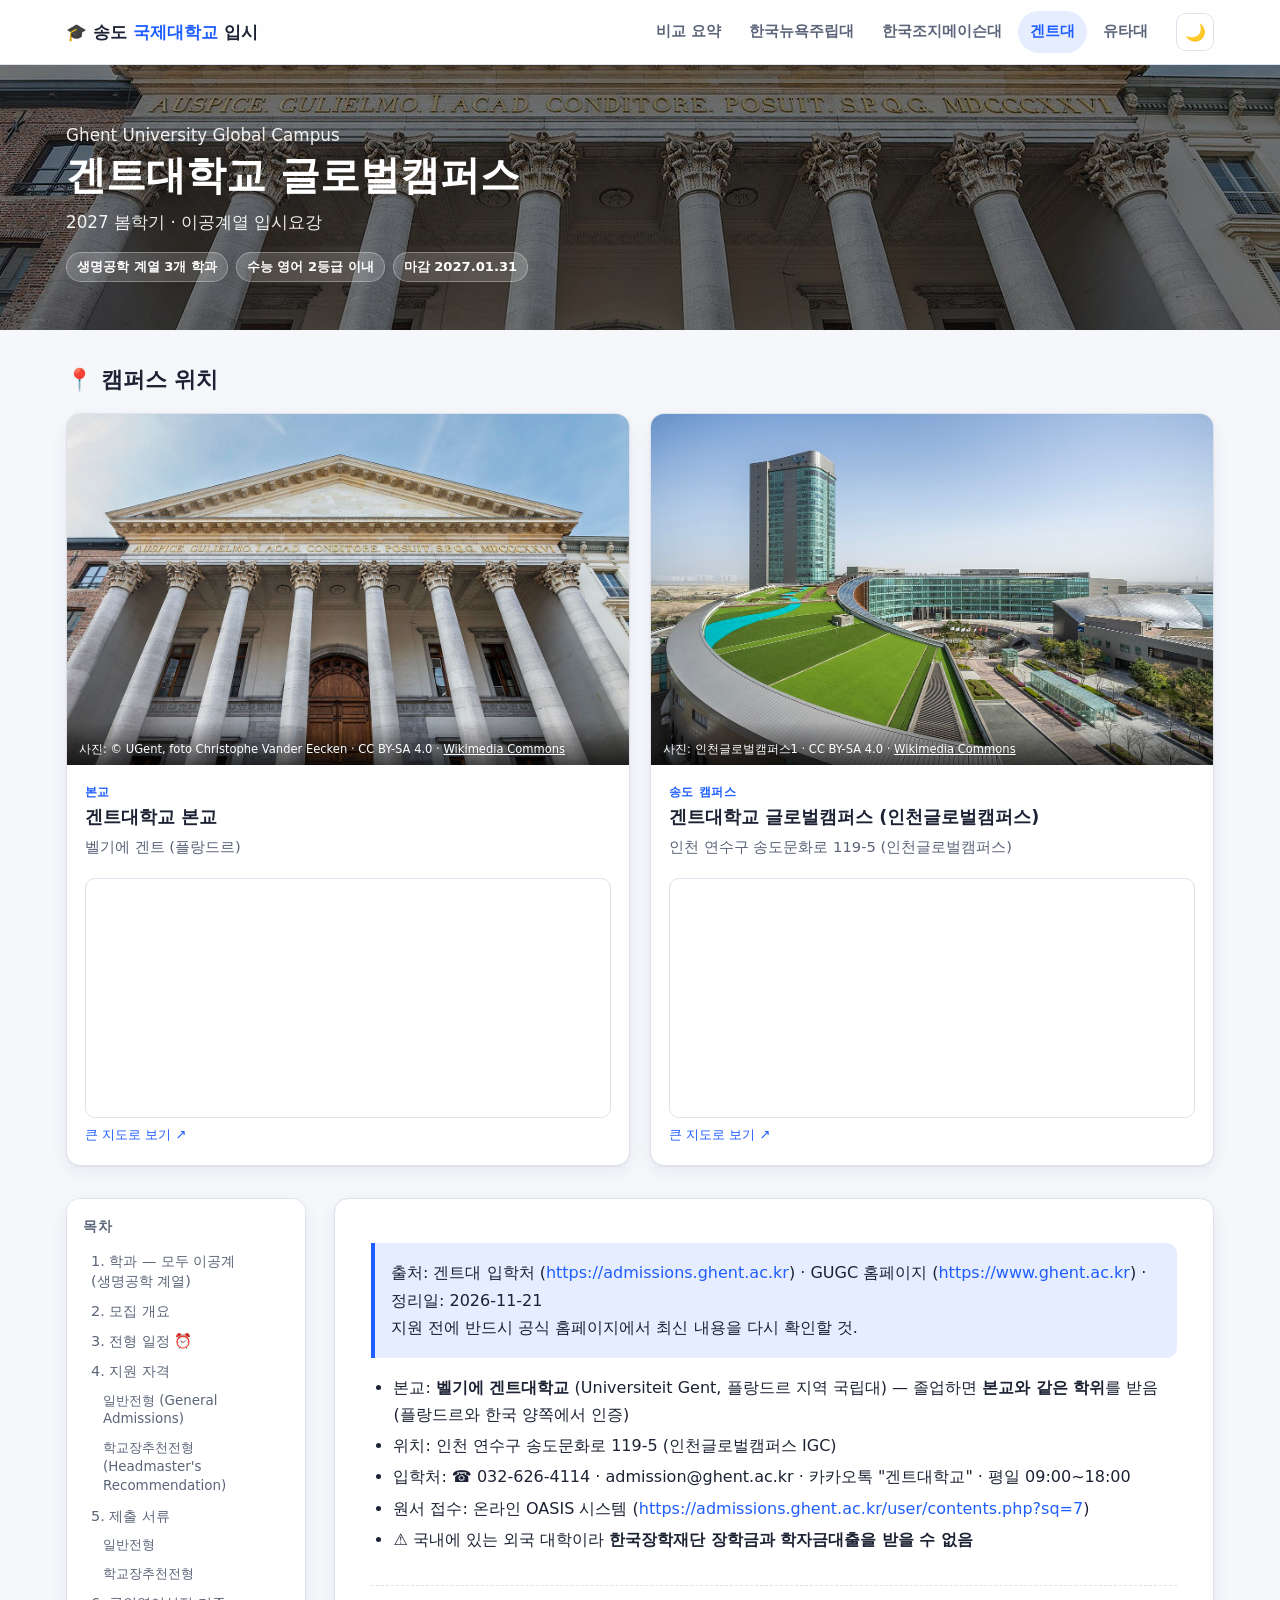
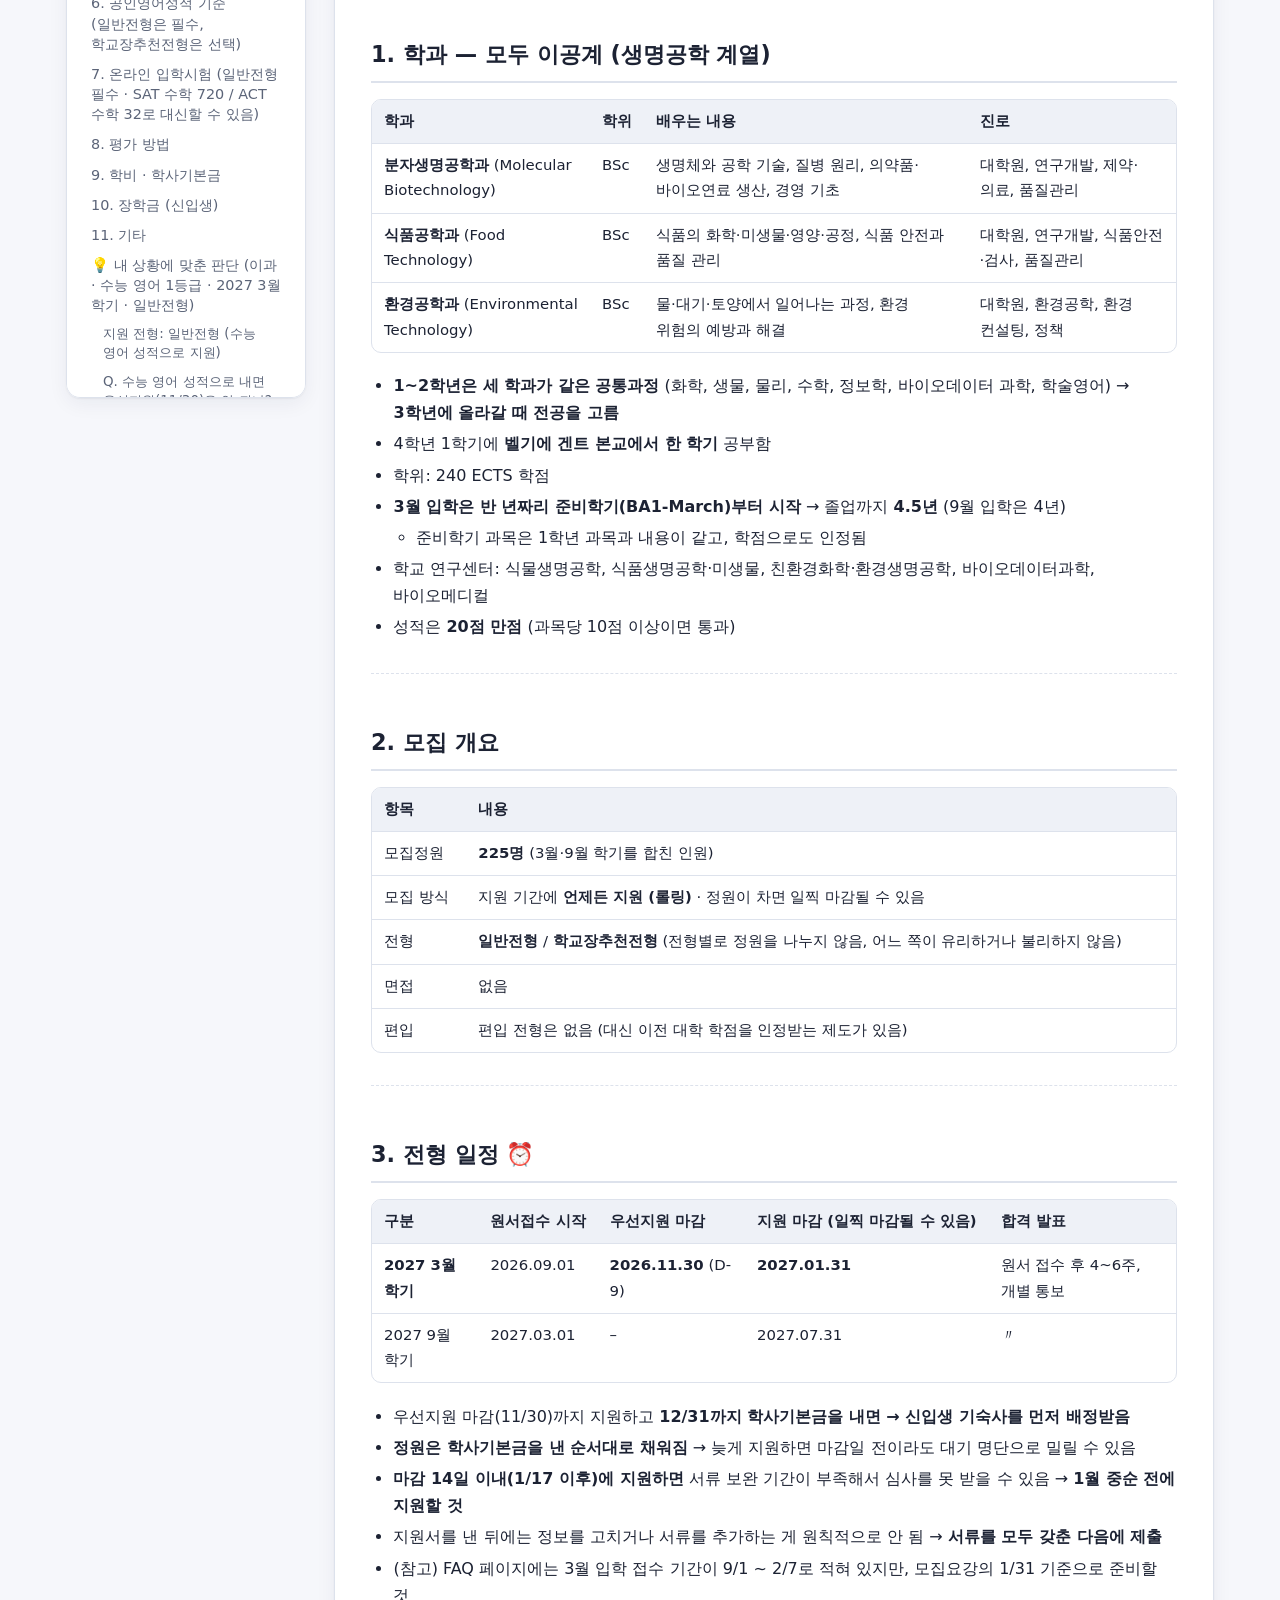
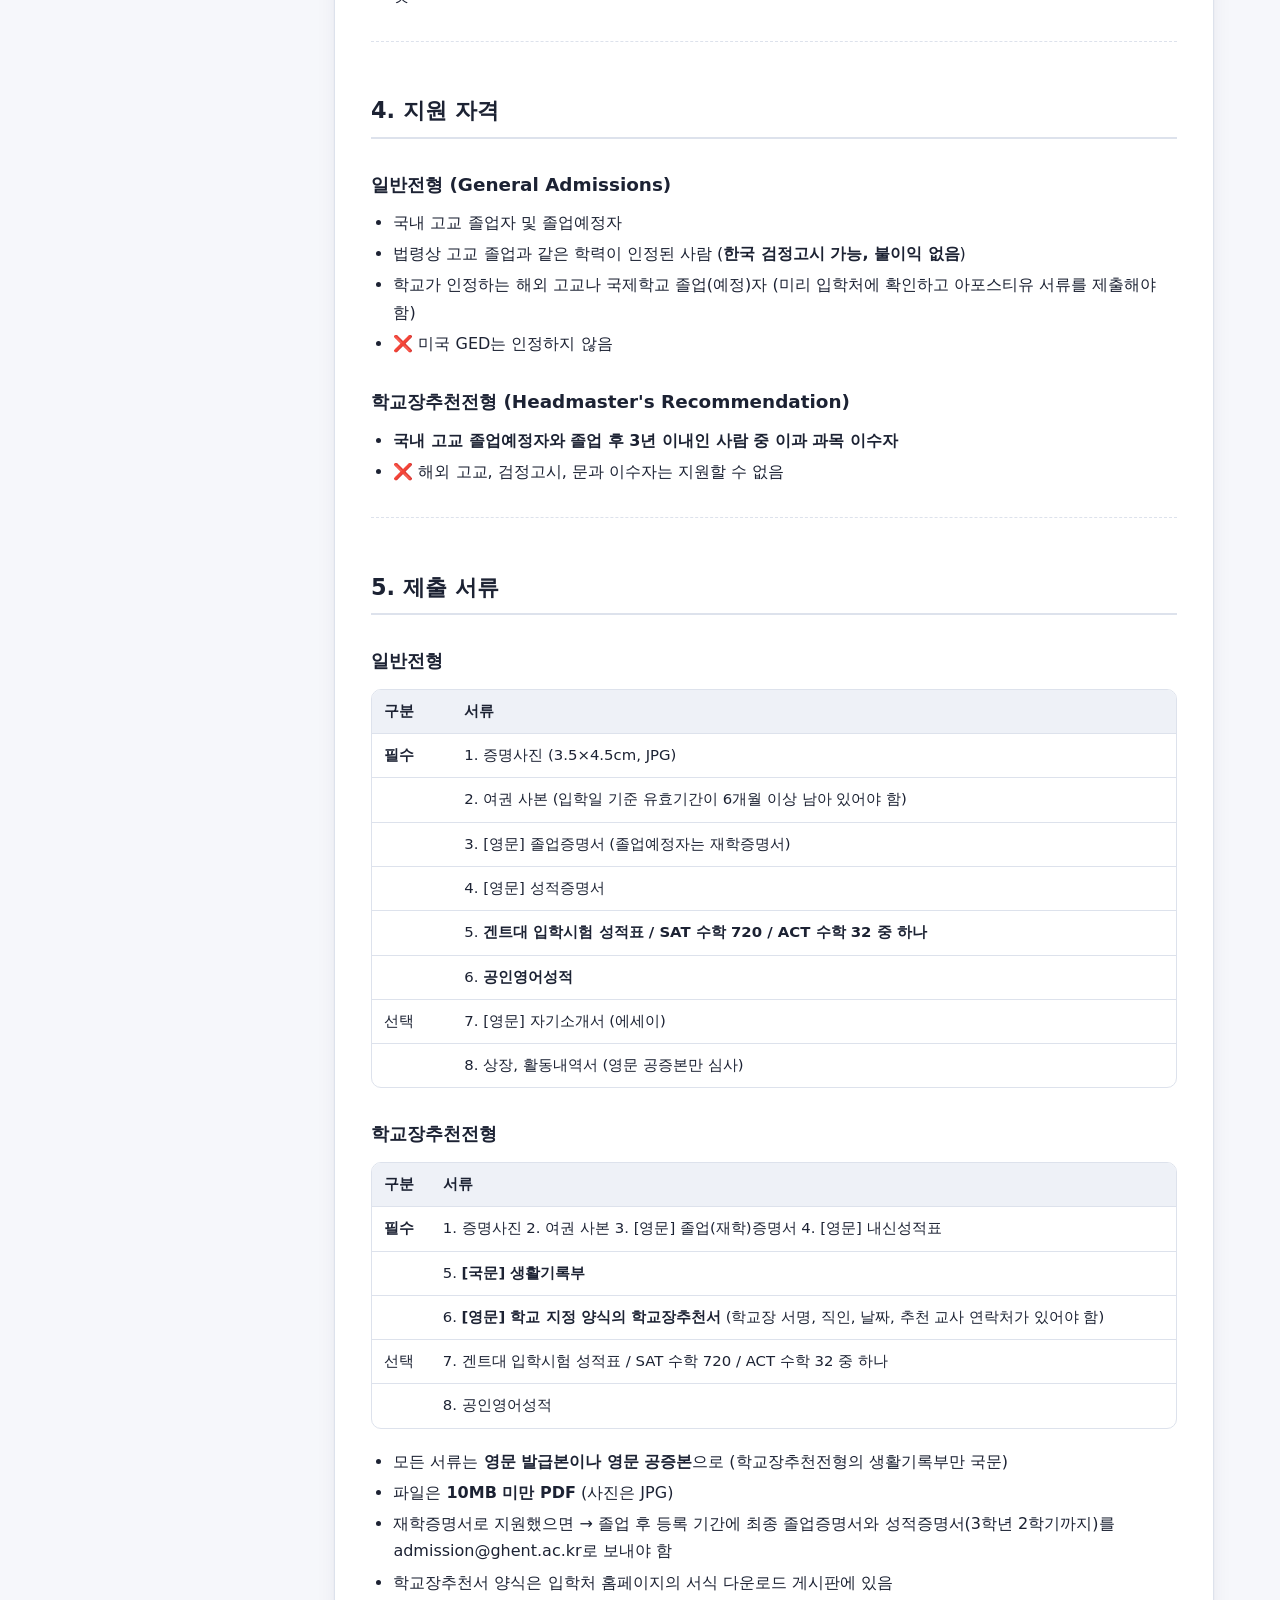
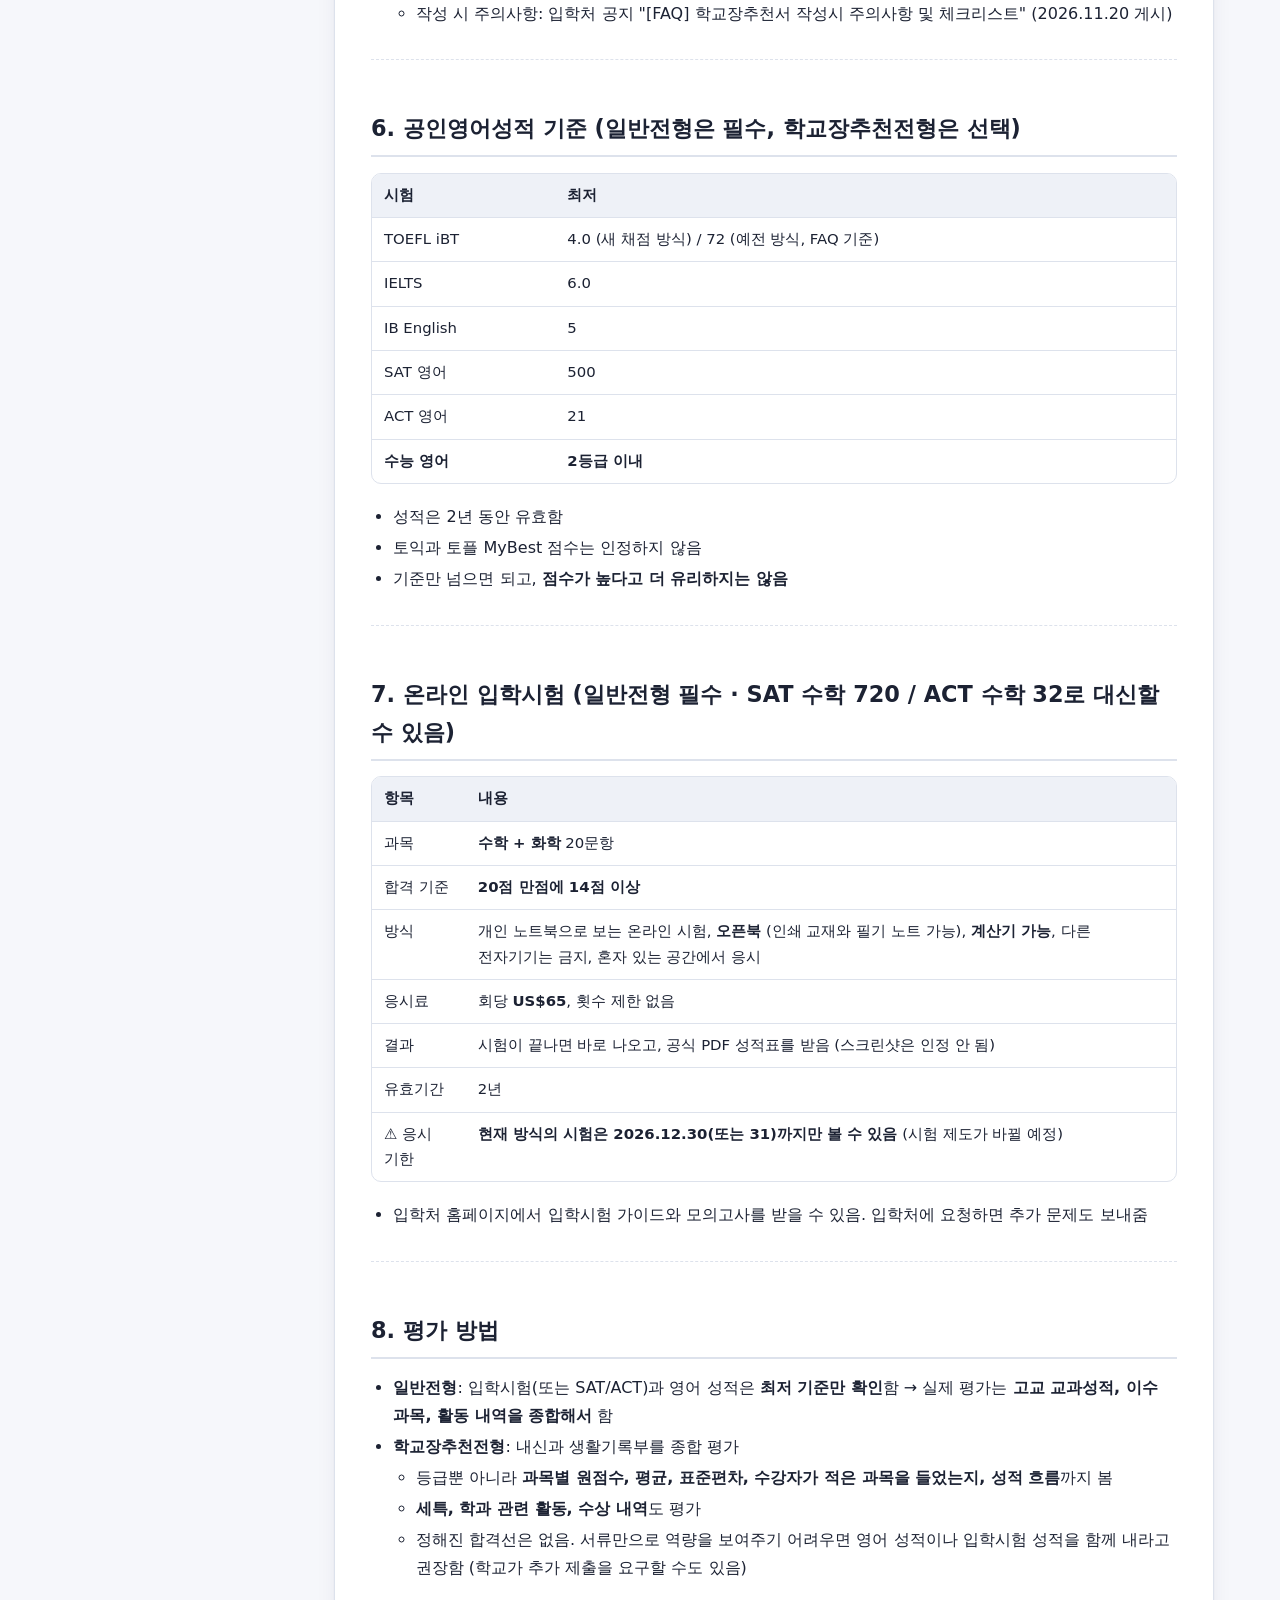
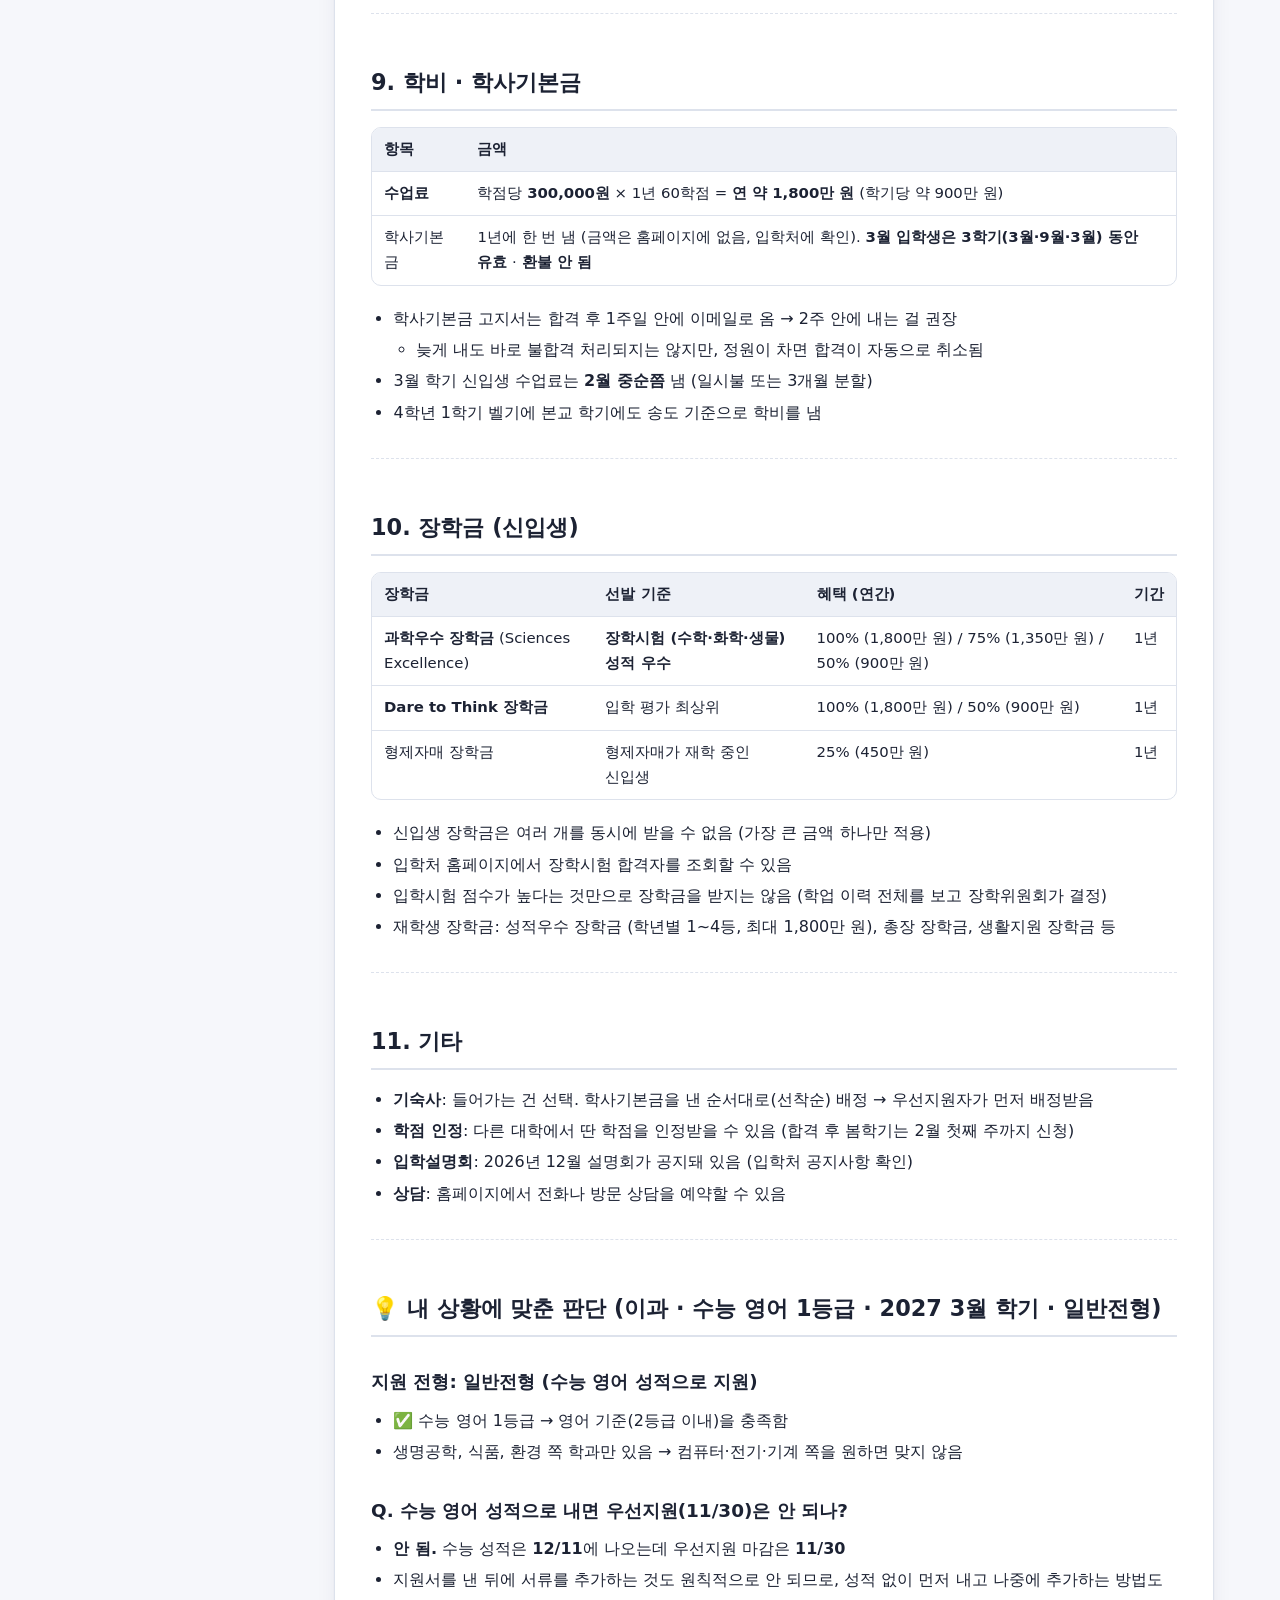
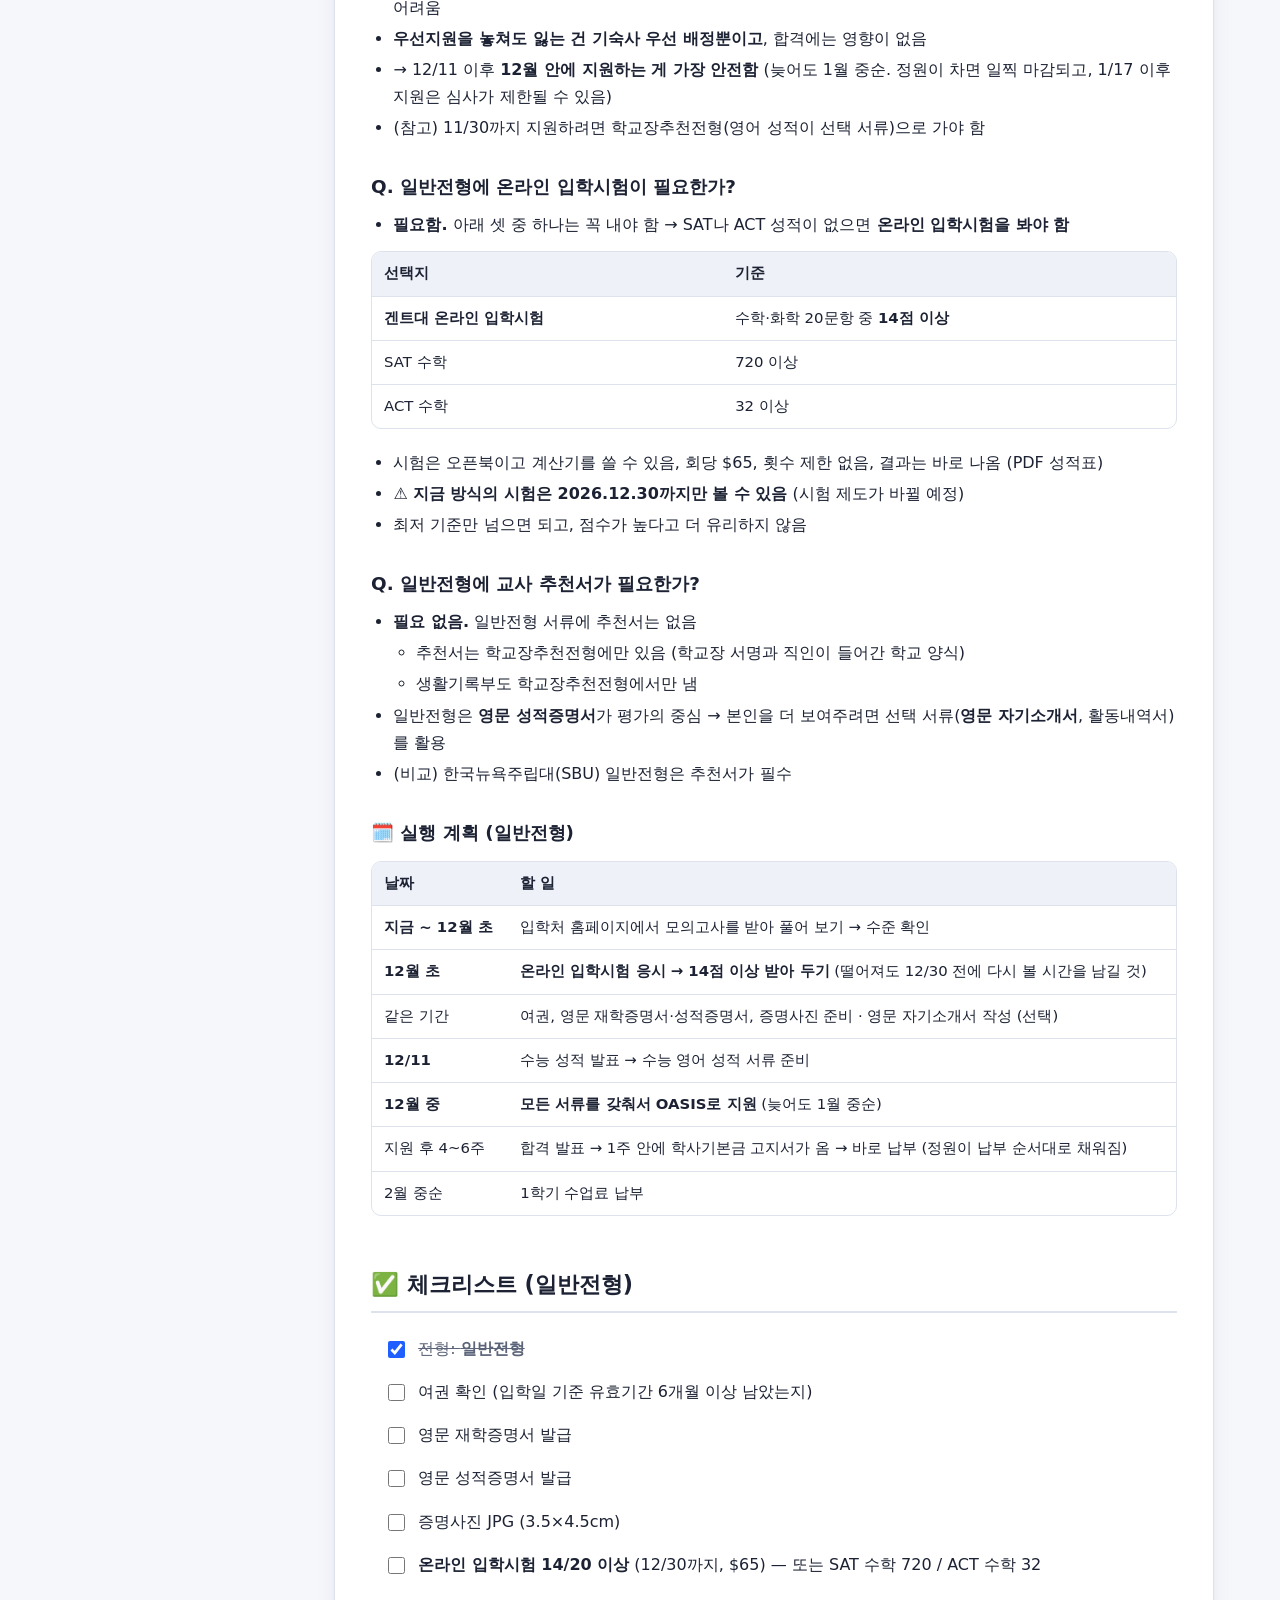
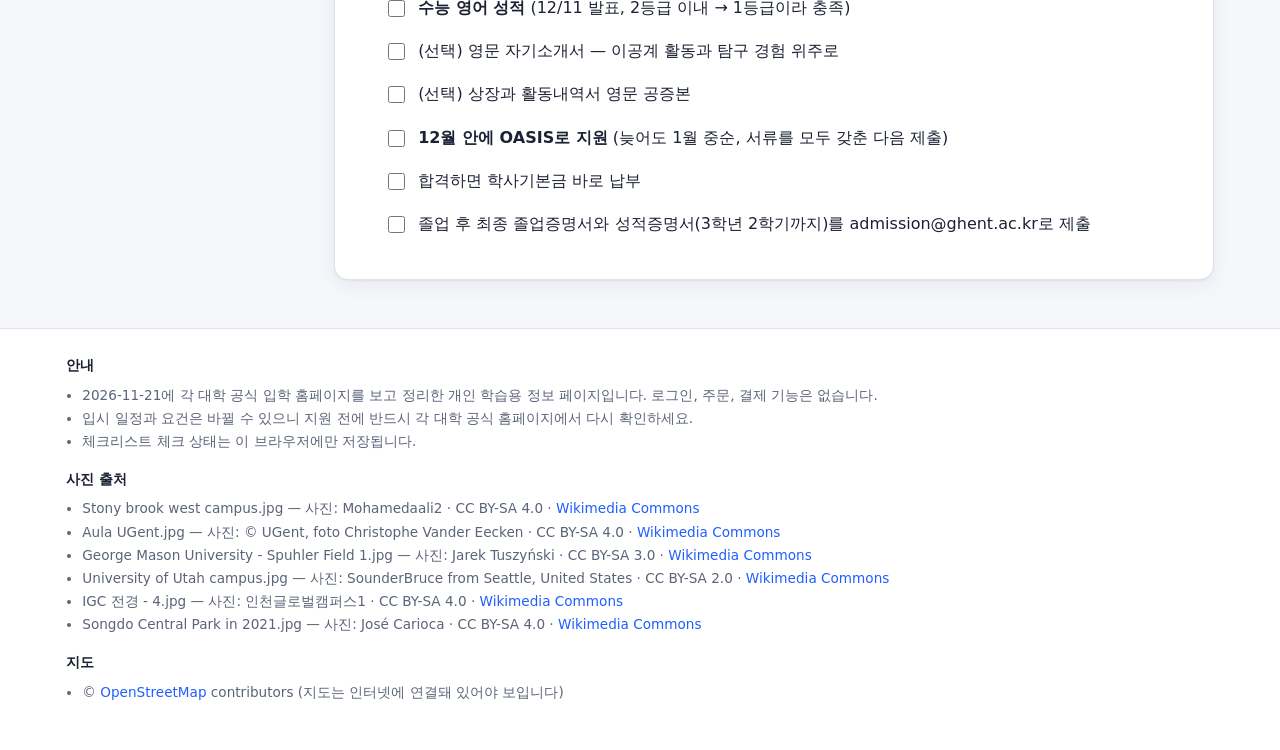
==== ghent.html @ 5166f6b6 "Add Songdo IGC university admissions comparison site Static HTML/CSS/JS site comparing four Incheon " ====
<!doctype html>
<html lang="ko">
<head>
<meta charset="utf-8">
<meta name="viewport" content="width=device-width, initial-scale=1">
<title>겐트대학교 글로벌캠퍼스 입시요강</title>
<meta name="description" content="겐트대학교 글로벌캠퍼스 2027 봄학기 이공계열 입시요강 정리">
<link rel="stylesheet" href="css/style.css">
</head>
<body data-page="ghent">
<header class="site-header">
  <div class="header-inner">
    <a class="brand" href="index.html">🎓 송도 <span>국제대학교</span> 입시</a>
    <button class="icon-btn menu-btn" id="menu-toggle" aria-label="메뉴 열기" aria-expanded="false">☰</button>
    <nav class="nav" id="site-nav"><a href="index.html">비교 요약</a><a href="suny.html">한국뉴욕주립대</a><a href="gmu.html">한국조지메이슨대</a><a href="ghent.html" class="active">겐트대</a><a href="utah.html">유타대</a></nav>
    <button class="icon-btn" id="theme-toggle" aria-label="다크 모드 전환">🌙</button>
  </div>
</header>

<section class="hero has-img">
  <img class="hero-bg" src="images/ghent.jpg" alt="">
  <div class="hero-inner">
    <p>Ghent University Global Campus</p>
    <h1>겐트대학교 글로벌캠퍼스</h1>
    <p>2027 봄학기 · 이공계열 입시요강</p>
    <div class="badges"><span class="badge">생명공학 계열 3개 학과</span><span class="badge">수능 영어 2등급 이내</span><span class="badge">마감 2027.01.31</span></div>
  </div>
</section>

<main class="container">
  <section class="block" id="location">
    <h2 class="section-title">📍 캠퍼스 위치</h2>
    <div class="loc-grid">
      <article class="card loc-card">
        <figure>
          <img src="images/ghent.jpg" alt="겐트대학교 본교 사진" loading="lazy">
          <figcaption>사진: © UGent, foto Christophe Vander Eecken · CC BY-SA 4.0 · <a href="https://commons.wikimedia.org/wiki/File:Aula_UGent.jpg" target="_blank" rel="noopener">Wikimedia Commons</a></figcaption>
        </figure>
        <div class="loc-body">
          <div class="loc-tag">본교</div>
          <h3>겐트대학교 본교</h3>
          <p class="addr">벨기에 겐트 (플랑드르)</p>
        </div>
        <div class="map-wrap">
          <iframe src="https://www.openstreetmap.org/export/embed.html?bbox=3.7087,51.0346,3.7471,51.0586&layer=mapnik&marker=51.0466,3.7279" title="겐트대학교 본교 지도" loading="lazy"></iframe>
          <a class="map-link" href="https://www.openstreetmap.org/?mlat=51.0466&mlon=3.7279#map=15/51.0466/3.7279" target="_blank" rel="noopener">큰 지도로 보기 ↗</a>
        </div>
      </article>
      <article class="card loc-card">
        <figure>
          <img src="images/igc.jpg" alt="인천글로벌캠퍼스 전경" loading="lazy">
          <figcaption>사진: 인천글로벌캠퍼스1 · CC BY-SA 4.0 · <a href="https://commons.wikimedia.org/wiki/File:IGC_%EC%A0%84%EA%B2%BD_-_4.jpg" target="_blank" rel="noopener">Wikimedia Commons</a></figcaption>
        </figure>
        <div class="loc-body">
          <div class="loc-tag">송도 캠퍼스</div>
          <h3>겐트대학교 글로벌캠퍼스 (인천글로벌캠퍼스)</h3>
          <p class="addr">인천 연수구 송도문화로 119-5 (인천글로벌캠퍼스)</p>
        </div>
        <div class="map-wrap">
          <iframe src="https://www.openstreetmap.org/export/embed.html?bbox=126.6537,37.367599999999996,126.6793,37.3836&layer=mapnik&marker=37.3756,126.6665" title="인천글로벌캠퍼스 지도" loading="lazy"></iframe>
          <a class="map-link" href="https://www.openstreetmap.org/?mlat=37.3756&mlon=126.6665#map=15/37.3756/126.6665" target="_blank" rel="noopener">큰 지도로 보기 ↗</a>
        </div>
      </article>
    </div>
  </section>

  <div class="doc-layout">
    <aside class="card toc" aria-label="목차">
      <h4>목차</h4>
      <ol id="toc-list"></ol>
    </aside>
    <article class="card md">
<blockquote><p>출처: 겐트대 입학처 (<a href="https://admissions.ghent.ac.kr" target="_blank" rel="noopener">https://admissions.ghent.ac.kr</a>) · GUGC 홈페이지 (<a href="https://www.ghent.ac.kr" target="_blank" rel="noopener">https://www.ghent.ac.kr</a>) · 정리일: 2026-11-21<br>지원 전에 반드시 공식 홈페이지에서 최신 내용을 다시 확인할 것.</p></blockquote>
<ul><li>본교: <strong>벨기에 겐트대학교</strong> (Universiteit Gent, 플랑드르 지역 국립대) — 졸업하면 <strong>본교와 같은 학위</strong>를 받음 (플랑드르와 한국 양쪽에서 인증)</li><li>위치: 인천 연수구 송도문화로 119-5 (인천글로벌캠퍼스 IGC)</li><li>입학처: ☎ 032-626-4114 · admission@ghent.ac.kr · 카카오톡 "겐트대학교" · 평일 09:00~18:00</li><li>원서 접수: 온라인 OASIS 시스템 (<a href="https://admissions.ghent.ac.kr/user/contents.php?sq=7" target="_blank" rel="noopener">https://admissions.ghent.ac.kr/user/contents.php?sq=7</a>)</li><li>⚠️ 국내에 있는 외국 대학이라 <strong>한국장학재단 장학금과 학자금대출을 받을 수 없음</strong></li></ul>
<hr>
<h2 id="1-학과--모두-이공계-생명공학-계열">1. 학과 — 모두 이공계 (생명공학 계열)</h2>
<div class="table-wrap"><table><thead><tr><th>학과</th><th>학위</th><th>배우는 내용</th><th>진로</th></tr></thead><tbody><tr><td><strong>분자생명공학과</strong> (Molecular Biotechnology)</td><td>BSc</td><td>생명체와 공학 기술, 질병 원리, 의약품·바이오연료 생산, 경영 기초</td><td>대학원, 연구개발, 제약·의료, 품질관리</td></tr><tr><td><strong>식품공학과</strong> (Food Technology)</td><td>BSc</td><td>식품의 화학·미생물·영양·공정, 식품 안전과 품질 관리</td><td>대학원, 연구개발, 식품안전·검사, 품질관리</td></tr><tr><td><strong>환경공학과</strong> (Environmental Technology)</td><td>BSc</td><td>물·대기·토양에서 일어나는 과정, 환경 위험의 예방과 해결</td><td>대학원, 환경공학, 환경 컨설팅, 정책</td></tr></tbody></table></div>
<ul><li><strong>1~2학년은 세 학과가 같은 공통과정</strong> (화학, 생물, 물리, 수학, 정보학, 바이오데이터 과학, 학술영어) → <strong>3학년에 올라갈 때 전공을 고름</strong></li><li>4학년 1학기에 <strong>벨기에 겐트 본교에서 한 학기</strong> 공부함</li><li>학위: 240 ECTS 학점</li><li><strong>3월 입학은 반 년짜리 준비학기(BA1-March)부터 시작</strong> → 졸업까지 <strong>4.5년</strong> (9월 입학은 4년)<ul><li>준비학기 과목은 1학년 과목과 내용이 같고, 학점으로도 인정됨</li></ul></li><li>학교 연구센터: 식물생명공학, 식품생명공학·미생물, 친환경화학·환경생명공학, 바이오데이터과학, 바이오메디컬</li><li>성적은 <strong>20점 만점</strong> (과목당 10점 이상이면 통과)</li></ul>
<hr>
<h2 id="2-모집-개요">2. 모집 개요</h2>
<div class="table-wrap"><table><thead><tr><th>항목</th><th>내용</th></tr></thead><tbody><tr><td>모집정원</td><td><strong>225명</strong> (3월·9월 학기를 합친 인원)</td></tr><tr><td>모집 방식</td><td>지원 기간에 <strong>언제든 지원 (롤링)</strong> · 정원이 차면 일찍 마감될 수 있음</td></tr><tr><td>전형</td><td><strong>일반전형</strong> / <strong>학교장추천전형</strong> (전형별로 정원을 나누지 않음, 어느 쪽이 유리하거나 불리하지 않음)</td></tr><tr><td>면접</td><td>없음</td></tr><tr><td>편입</td><td>편입 전형은 없음 (대신 이전 대학 학점을 인정받는 제도가 있음)</td></tr></tbody></table></div>
<hr>
<h2 id="3-전형-일정">3. 전형 일정 ⏰</h2>
<div class="table-wrap"><table><thead><tr><th>구분</th><th>원서접수 시작</th><th><strong>우선지원 마감</strong></th><th>지원 마감 (일찍 마감될 수 있음)</th><th>합격 발표</th></tr></thead><tbody><tr><td><strong>2027 3월 학기</strong></td><td>2026.09.01</td><td><strong>2026.11.30</strong> (D-9)</td><td><strong>2027.01.31</strong></td><td>원서 접수 후 4~6주, 개별 통보</td></tr><tr><td>2027 9월 학기</td><td>2027.03.01</td><td>–</td><td>2027.07.31</td><td>〃</td></tr></tbody></table></div>
<ul><li>우선지원 마감(11/30)까지 지원하고 <strong>12/31까지 학사기본금을 내면 → 신입생 기숙사를 먼저 배정받음</strong></li><li><strong>정원은 학사기본금을 낸 순서대로 채워짐</strong> → 늦게 지원하면 마감일 전이라도 대기 명단으로 밀릴 수 있음</li><li><strong>마감 14일 이내(1/17 이후)에 지원하면</strong> 서류 보완 기간이 부족해서 심사를 못 받을 수 있음 → <strong>1월 중순 전에 지원할 것</strong></li><li>지원서를 낸 뒤에는 정보를 고치거나 서류를 추가하는 게 원칙적으로 안 됨 → <strong>서류를 모두 갖춘 다음에 제출</strong></li><li>(참고) FAQ 페이지에는 3월 입학 접수 기간이 9/1 ~ 2/7로 적혀 있지만, 모집요강의 1/31 기준으로 준비할 것</li></ul>
<hr>
<h2 id="4-지원-자격">4. 지원 자격</h2>
<h3 id="일반전형-general-admissions">일반전형 (General Admissions)</h3>
<ul><li>국내 고교 졸업자 및 졸업예정자</li><li>법령상 고교 졸업과 같은 학력이 인정된 사람 (<strong>한국 검정고시 가능, 불이익 없음</strong>)</li><li>학교가 인정하는 해외 고교나 국제학교 졸업(예정)자 (미리 입학처에 확인하고 아포스티유 서류를 제출해야 함)</li><li>❌ 미국 GED는 인정하지 않음</li></ul>
<h3 id="학교장추천전형-headmasters-recommendation">학교장추천전형 (Headmaster's Recommendation)</h3>
<ul><li><strong>국내 고교 졸업예정자와 졸업 후 3년 이내인 사람 중 이과 과목 이수자</strong></li><li>❌ 해외 고교, 검정고시, 문과 이수자는 지원할 수 없음</li></ul>
<hr>
<h2 id="5-제출-서류">5. 제출 서류</h2>
<h3 id="일반전형">일반전형</h3>
<div class="table-wrap"><table><thead><tr><th>구분</th><th>서류</th></tr></thead><tbody><tr><td><strong>필수</strong></td><td>1. 증명사진 (3.5×4.5cm, JPG)</td></tr><tr><td></td><td>2. 여권 사본 (입학일 기준 유효기간이 6개월 이상 남아 있어야 함)</td></tr><tr><td></td><td>3. [영문] 졸업증명서 (졸업예정자는 재학증명서)</td></tr><tr><td></td><td>4. [영문] 성적증명서</td></tr><tr><td></td><td>5. <strong>겐트대 입학시험 성적표 / SAT 수학 720 / ACT 수학 32 중 하나</strong></td></tr><tr><td></td><td>6. <strong>공인영어성적</strong></td></tr><tr><td>선택</td><td>7. [영문] 자기소개서 (에세이)</td></tr><tr><td></td><td>8. 상장, 활동내역서 (영문 공증본만 심사)</td></tr></tbody></table></div>
<h3 id="학교장추천전형">학교장추천전형</h3>
<div class="table-wrap"><table><thead><tr><th>구분</th><th>서류</th></tr></thead><tbody><tr><td><strong>필수</strong></td><td>1. 증명사진 2. 여권 사본 3. [영문] 졸업(재학)증명서 4. [영문] 내신성적표</td></tr><tr><td></td><td>5. <strong>[국문] 생활기록부</strong></td></tr><tr><td></td><td>6. <strong>[영문] 학교 지정 양식의 학교장추천서</strong> (학교장 서명, 직인, 날짜, 추천 교사 연락처가 있어야 함)</td></tr><tr><td>선택</td><td>7. 겐트대 입학시험 성적표 / SAT 수학 720 / ACT 수학 32 중 하나</td></tr><tr><td></td><td>8. 공인영어성적</td></tr></tbody></table></div>
<ul><li>모든 서류는 <strong>영문 발급본이나 영문 공증본</strong>으로 (학교장추천전형의 생활기록부만 국문)</li><li>파일은 <strong>10MB 미만 PDF</strong> (사진은 JPG)</li><li>재학증명서로 지원했으면 → 졸업 후 등록 기간에 최종 졸업증명서와 성적증명서(3학년 2학기까지)를 admission@ghent.ac.kr로 보내야 함</li><li>학교장추천서 양식은 입학처 홈페이지의 서식 다운로드 게시판에 있음<ul><li>작성 시 주의사항: 입학처 공지 "[FAQ] 학교장추천서 작성시 주의사항 및 체크리스트" (2026.11.20 게시)</li></ul></li></ul>
<hr>
<h2 id="6-공인영어성적-기준-일반전형은-필수-학교장추천전형은-선택">6. 공인영어성적 기준 (일반전형은 필수, 학교장추천전형은 선택)</h2>
<div class="table-wrap"><table><thead><tr><th>시험</th><th>최저</th></tr></thead><tbody><tr><td>TOEFL iBT</td><td>4.0 (새 채점 방식) / 72 (예전 방식, FAQ 기준)</td></tr><tr><td>IELTS</td><td>6.0</td></tr><tr><td>IB English</td><td>5</td></tr><tr><td>SAT 영어</td><td>500</td></tr><tr><td>ACT 영어</td><td>21</td></tr><tr><td><strong>수능 영어</strong></td><td><strong>2등급 이내</strong></td></tr></tbody></table></div>
<ul><li>성적은 2년 동안 유효함</li><li>토익과 토플 MyBest 점수는 인정하지 않음</li><li>기준만 넘으면 되고, <strong>점수가 높다고 더 유리하지는 않음</strong></li></ul>
<hr>
<h2 id="7-온라인-입학시험-일반전형-필수--sat-수학-720--act-수학-32로-대신할-수-있음">7. 온라인 입학시험 (일반전형 필수 · SAT 수학 720 / ACT 수학 32로 대신할 수 있음)</h2>
<div class="table-wrap"><table><thead><tr><th>항목</th><th>내용</th></tr></thead><tbody><tr><td>과목</td><td><strong>수학 + 화학</strong> 20문항</td></tr><tr><td>합격 기준</td><td><strong>20점 만점에 14점 이상</strong></td></tr><tr><td>방식</td><td>개인 노트북으로 보는 온라인 시험, <strong>오픈북</strong> (인쇄 교재와 필기 노트 가능), <strong>계산기 가능</strong>, 다른 전자기기는 금지, 혼자 있는 공간에서 응시</td></tr><tr><td>응시료</td><td>회당 <strong>US$65</strong>, 횟수 제한 없음</td></tr><tr><td>결과</td><td>시험이 끝나면 바로 나오고, 공식 PDF 성적표를 받음 (스크린샷은 인정 안 됨)</td></tr><tr><td>유효기간</td><td>2년</td></tr><tr><td>⚠️ 응시 기한</td><td><strong>현재 방식의 시험은 2026.12.30(또는 31)까지만 볼 수 있음</strong> (시험 제도가 바뀔 예정)</td></tr></tbody></table></div>
<ul><li>입학처 홈페이지에서 입학시험 가이드와 모의고사를 받을 수 있음. 입학처에 요청하면 추가 문제도 보내줌</li></ul>
<hr>
<h2 id="8-평가-방법">8. 평가 방법</h2>
<ul><li><strong>일반전형</strong>: 입학시험(또는 SAT/ACT)과 영어 성적은 <strong>최저 기준만 확인</strong>함 → 실제 평가는 <strong>고교 교과성적, 이수 과목, 활동 내역을 종합해서</strong> 함</li><li><strong>학교장추천전형</strong>: 내신과 생활기록부를 종합 평가<ul><li>등급뿐 아니라 <strong>과목별 원점수, 평균, 표준편차, 수강자가 적은 과목을 들었는지, 성적 흐름</strong>까지 봄</li><li><strong>세특, 학과 관련 활동, 수상 내역</strong>도 평가</li><li>정해진 합격선은 없음. 서류만으로 역량을 보여주기 어려우면 영어 성적이나 입학시험 성적을 함께 내라고 권장함 (학교가 추가 제출을 요구할 수도 있음)</li></ul></li></ul>
<hr>
<h2 id="9-학비--학사기본금">9. 학비 · 학사기본금</h2>
<div class="table-wrap"><table><thead><tr><th>항목</th><th>금액</th></tr></thead><tbody><tr><td><strong>수업료</strong></td><td>학점당 <strong>300,000원</strong> × 1년 60학점 = <strong>연 약 1,800만 원</strong> (학기당 약 900만 원)</td></tr><tr><td>학사기본금</td><td>1년에 한 번 냄 (금액은 홈페이지에 없음, 입학처에 확인). <strong>3월 입학생은 3학기(3월·9월·3월) 동안 유효</strong> · <strong>환불 안 됨</strong></td></tr></tbody></table></div>
<ul><li>학사기본금 고지서는 합격 후 1주일 안에 이메일로 옴 → 2주 안에 내는 걸 권장<ul><li>늦게 내도 바로 불합격 처리되지는 않지만, 정원이 차면 합격이 자동으로 취소됨</li></ul></li><li>3월 학기 신입생 수업료는 <strong>2월 중순쯤</strong> 냄 (일시불 또는 3개월 분할)</li><li>4학년 1학기 벨기에 본교 학기에도 송도 기준으로 학비를 냄</li></ul>
<hr>
<h2 id="10-장학금-신입생">10. 장학금 (신입생)</h2>
<div class="table-wrap"><table><thead><tr><th>장학금</th><th>선발 기준</th><th>혜택 (연간)</th><th>기간</th></tr></thead><tbody><tr><td><strong>과학우수 장학금</strong> (Sciences Excellence)</td><td><strong>장학시험 (수학·화학·생물) 성적 우수</strong></td><td>100% (1,800만 원) / 75% (1,350만 원) / 50% (900만 원)</td><td>1년</td></tr><tr><td><strong>Dare to Think 장학금</strong></td><td>입학 평가 최상위</td><td>100% (1,800만 원) / 50% (900만 원)</td><td>1년</td></tr><tr><td>형제자매 장학금</td><td>형제자매가 재학 중인 신입생</td><td>25% (450만 원)</td><td>1년</td></tr></tbody></table></div>
<ul><li>신입생 장학금은 여러 개를 동시에 받을 수 없음 (가장 큰 금액 하나만 적용)</li><li>입학처 홈페이지에서 장학시험 합격자를 조회할 수 있음</li><li>입학시험 점수가 높다는 것만으로 장학금을 받지는 않음 (학업 이력 전체를 보고 장학위원회가 결정)</li><li>재학생 장학금: 성적우수 장학금 (학년별 1~4등, 최대 1,800만 원), 총장 장학금, 생활지원 장학금 등</li></ul>
<hr>
<h2 id="11-기타">11. 기타</h2>
<ul><li><strong>기숙사</strong>: 들어가는 건 선택. 학사기본금을 낸 순서대로(선착순) 배정 → 우선지원자가 먼저 배정받음</li><li><strong>학점 인정</strong>: 다른 대학에서 딴 학점을 인정받을 수 있음 (합격 후 봄학기는 2월 첫째 주까지 신청)</li><li><strong>입학설명회</strong>: 2026년 12월 설명회가 공지돼 있음 (입학처 공지사항 확인)</li><li><strong>상담</strong>: 홈페이지에서 전화나 방문 상담을 예약할 수 있음</li></ul>
<hr>
<h2 id="내-상황에-맞춘-판단-이과--수능-영어-1등급--2027-3월-학기--일반전형">💡 내 상황에 맞춘 판단 (이과 · 수능 영어 1등급 · 2027 3월 학기 · 일반전형)</h2>
<h3 id="지원-전형-일반전형-수능-영어-성적으로-지원">지원 전형: 일반전형 (수능 영어 성적으로 지원)</h3>
<ul><li>✅ 수능 영어 1등급 → 영어 기준(2등급 이내)을 충족함</li><li>생명공학, 식품, 환경 쪽 학과만 있음 → 컴퓨터·전기·기계 쪽을 원하면 맞지 않음</li></ul>
<h3 id="q-수능-영어-성적으로-내면-우선지원1130은-안-되나">Q. 수능 영어 성적으로 내면 우선지원(11/30)은 안 되나?</h3>
<ul><li><strong>안 됨.</strong> 수능 성적은 <strong>12/11</strong>에 나오는데 우선지원 마감은 <strong>11/30</strong></li><li>지원서를 낸 뒤에 서류를 추가하는 것도 원칙적으로 안 되므로, 성적 없이 먼저 내고 나중에 추가하는 방법도 어려움</li><li><strong>우선지원을 놓쳐도 잃는 건 기숙사 우선 배정뿐이고</strong>, 합격에는 영향이 없음</li><li>→ 12/11 이후 <strong>12월 안에 지원하는 게 가장 안전함</strong> (늦어도 1월 중순. 정원이 차면 일찍 마감되고, 1/17 이후 지원은 심사가 제한될 수 있음)</li><li>(참고) 11/30까지 지원하려면 학교장추천전형(영어 성적이 선택 서류)으로 가야 함</li></ul>
<h3 id="q-일반전형에-온라인-입학시험이-필요한가">Q. 일반전형에 온라인 입학시험이 필요한가?</h3>
<ul><li><strong>필요함.</strong> 아래 셋 중 하나는 꼭 내야 함 → SAT나 ACT 성적이 없으면 <strong>온라인 입학시험을 봐야 함</strong></li></ul>
<div class="table-wrap"><table><thead><tr><th>선택지</th><th>기준</th></tr></thead><tbody><tr><td><strong>겐트대 온라인 입학시험</strong></td><td>수학·화학 20문항 중 <strong>14점 이상</strong></td></tr><tr><td>SAT 수학</td><td>720 이상</td></tr><tr><td>ACT 수학</td><td>32 이상</td></tr></tbody></table></div>
<ul><li>시험은 오픈북이고 계산기를 쓸 수 있음, 회당 $65, 횟수 제한 없음, 결과는 바로 나옴 (PDF 성적표)</li><li>⚠️ <strong>지금 방식의 시험은 2026.12.30까지만 볼 수 있음</strong> (시험 제도가 바뀔 예정)</li><li>최저 기준만 넘으면 되고, 점수가 높다고 더 유리하지 않음</li></ul>
<h3 id="q-일반전형에-교사-추천서가-필요한가">Q. 일반전형에 교사 추천서가 필요한가?</h3>
<ul><li><strong>필요 없음.</strong> 일반전형 서류에 추천서는 없음<ul><li>추천서는 학교장추천전형에만 있음 (학교장 서명과 직인이 들어간 학교 양식)</li><li>생활기록부도 학교장추천전형에서만 냄</li></ul></li><li>일반전형은 <strong>영문 성적증명서</strong>가 평가의 중심 → 본인을 더 보여주려면 선택 서류(<strong>영문 자기소개서</strong>, 활동내역서)를 활용</li><li>(비교) 한국뉴욕주립대(SBU) 일반전형은 추천서가 필수</li></ul>
<h3 id="실행-계획-일반전형">🗓️ 실행 계획 (일반전형)</h3>
<div class="table-wrap"><table><thead><tr><th>날짜</th><th>할 일</th></tr></thead><tbody><tr><td><strong>지금 ~ 12월 초</strong></td><td>입학처 홈페이지에서 모의고사를 받아 풀어 보기 → 수준 확인</td></tr><tr><td><strong>12월 초</strong></td><td><strong>온라인 입학시험 응시 → 14점 이상 받아 두기</strong> (떨어져도 12/30 전에 다시 볼 시간을 남길 것)</td></tr><tr><td>같은 기간</td><td>여권, 영문 재학증명서·성적증명서, 증명사진 준비 · 영문 자기소개서 작성 (선택)</td></tr><tr><td><strong>12/11</strong></td><td>수능 성적 발표 → 수능 영어 성적 서류 준비</td></tr><tr><td><strong>12월 중</strong></td><td><strong>모든 서류를 갖춰서 OASIS로 지원</strong> (늦어도 1월 중순)</td></tr><tr><td>지원 후 4~6주</td><td>합격 발표 → 1주 안에 학사기본금 고지서가 옴 → 바로 납부 (정원이 납부 순서대로 채워짐)</td></tr><tr><td>2월 중순</td><td>1학기 수업료 납부</td></tr></tbody></table></div>
<h2 id="체크리스트-일반전형">✅ 체크리스트 (일반전형)</h2>
<ul class="checklist"><li><input type="checkbox" checked aria-label="체크"><span>전형: <strong>일반전형</strong></span></li><li><input type="checkbox" aria-label="체크"><span>여권 확인 (입학일 기준 유효기간 6개월 이상 남았는지)</span></li><li><input type="checkbox" aria-label="체크"><span>영문 재학증명서 발급</span></li><li><input type="checkbox" aria-label="체크"><span>영문 성적증명서 발급</span></li><li><input type="checkbox" aria-label="체크"><span>증명사진 JPG (3.5×4.5cm)</span></li><li><input type="checkbox" aria-label="체크"><span><strong>온라인 입학시험 14/20 이상</strong> (12/30까지, $65) — 또는 SAT 수학 720 / ACT 수학 32</span></li><li><input type="checkbox" aria-label="체크"><span><strong>수능 영어 성적</strong> (12/11 발표, 2등급 이내 → 1등급이라 충족)</span></li><li><input type="checkbox" aria-label="체크"><span>(선택) 영문 자기소개서 — 이공계 활동과 탐구 경험 위주로</span></li><li><input type="checkbox" aria-label="체크"><span>(선택) 상장과 활동내역서 영문 공증본</span></li><li><input type="checkbox" aria-label="체크"><span><strong>12월 안에 OASIS로 지원</strong> (늦어도 1월 중순, 서류를 모두 갖춘 다음 제출)</span></li><li><input type="checkbox" aria-label="체크"><span>합격하면 학사기본금 바로 납부</span></li><li><input type="checkbox" aria-label="체크"><span>졸업 후 최종 졸업증명서와 성적증명서(3학년 2학기까지)를 admission@ghent.ac.kr로 제출</span></li></ul>
    </article>
  </div>
</main>

<footer class="site-footer">
  <div class="container">
    <h4>안내</h4>
    <ul>
      <li>2026-11-21에 각 대학 공식 입학 홈페이지를 보고 정리한 개인 학습용 정보 페이지입니다. 로그인, 주문, 결제 기능은 없습니다.</li>
      <li>입시 일정과 요건은 바뀔 수 있으니 지원 전에 반드시 각 대학 공식 홈페이지에서 다시 확인하세요.</li>
      <li>체크리스트 체크 상태는 이 브라우저에만 저장됩니다.</li>
    </ul>
    <h4>사진 출처</h4>
    <ul><li>Stony brook west campus.jpg — 사진: Mohamedaali2 · CC BY-SA 4.0 · <a href="https://commons.wikimedia.org/wiki/File:Stony_brook_west_campus.jpg" target="_blank" rel="noopener">Wikimedia Commons</a></li><li>Aula UGent.jpg — 사진: © UGent, foto Christophe Vander Eecken · CC BY-SA 4.0 · <a href="https://commons.wikimedia.org/wiki/File:Aula_UGent.jpg" target="_blank" rel="noopener">Wikimedia Commons</a></li><li>George Mason University - Spuhler Field 1.jpg — 사진: Jarek Tuszyński · CC BY-SA 3.0 · <a href="https://commons.wikimedia.org/wiki/File:George_Mason_University_-_Spuhler_Field_1.jpg" target="_blank" rel="noopener">Wikimedia Commons</a></li><li>University of Utah campus.jpg — 사진: SounderBruce from Seattle, United States · CC BY-SA 2.0 · <a href="https://commons.wikimedia.org/wiki/File:University_of_Utah_campus.jpg" target="_blank" rel="noopener">Wikimedia Commons</a></li><li>IGC 전경 - 4.jpg — 사진: 인천글로벌캠퍼스1 · CC BY-SA 4.0 · <a href="https://commons.wikimedia.org/wiki/File:IGC_%EC%A0%84%EA%B2%BD_-_4.jpg" target="_blank" rel="noopener">Wikimedia Commons</a></li><li>Songdo Central Park in 2021.jpg — 사진: José Carioca · CC BY-SA 4.0 · <a href="https://commons.wikimedia.org/wiki/File:Songdo_Central_Park_in_2021.jpg" target="_blank" rel="noopener">Wikimedia Commons</a></li></ul>
    <h4>지도</h4>
    <ul><li>© <a href="https://www.openstreetmap.org/copyright" target="_blank" rel="noopener">OpenStreetMap</a> contributors (지도는 인터넷에 연결돼 있어야 보입니다)</li></ul>
  </div>
</footer>
<button class="icon-btn to-top" id="to-top" aria-label="맨 위로">↑</button>
<script src="js/main.js"></script>
</body>
</html>
---- css/style.css ----
/* ===== 송도 국제대학교 입시 정리 — 공통 스타일 ===== */
:root {
  --bg: #f6f7fb;
  --surface: #ffffff;
  --surface-2: #eef1f7;
  --text: #1c2233;
  --text-muted: #5b6478;
  --border: #dde2ec;
  --primary: #1f5eff;
  --primary-soft: #e6edff;
  --ok: #138a4b;
  --ok-soft: #e3f6ec;
  --warn: #b26a00;
  --warn-soft: #fff3dc;
  --bad: #c62f3a;
  --bad-soft: #fde7e9;
  --shadow: 0 1px 2px rgba(20, 30, 60, .06), 0 6px 20px rgba(20, 30, 60, .06);
  --radius: 14px;
  --maxw: 1180px;
  --suny: #8a1538;
  --gmu: #006633;
  --ghent: #1e64c8;
  --utah: #be0000;
}
@media (prefers-color-scheme: dark) {
  :root:not([data-theme="light"]) {
    --bg: #0f131c; --surface: #171c28; --surface-2: #1f2534; --text: #e7eaf2; --text-muted: #9aa3b8;
    --border: #2b3244; --primary: #6f9bff; --primary-soft: #1d2a4a; --ok: #4cc98a; --ok-soft: #13301f;
    --warn: #f0b04a; --warn-soft: #3a2a10; --bad: #ff7b84; --bad-soft: #3a1619;
    --shadow: 0 1px 2px rgba(0,0,0,.3), 0 6px 20px rgba(0,0,0,.25);
  }
}
:root[data-theme="dark"] {
  --bg: #0f131c; --surface: #171c28; --surface-2: #1f2534; --text: #e7eaf2; --text-muted: #9aa3b8;
  --border: #2b3244; --primary: #6f9bff; --primary-soft: #1d2a4a; --ok: #4cc98a; --ok-soft: #13301f;
  --warn: #f0b04a; --warn-soft: #3a2a10; --bad: #ff7b84; --bad-soft: #3a1619;
  --shadow: 0 1px 2px rgba(0,0,0,.3), 0 6px 20px rgba(0,0,0,.25);
}

* { box-sizing: border-box; }
html { scroll-behavior: smooth; scroll-padding-top: 80px; }
body {
  margin: 0; background: var(--bg); color: var(--text);
  font-family: "Pretendard", "Noto Sans KR", "Apple SD Gothic Neo", "Malgun Gothic", system-ui, sans-serif;
  line-height: 1.7; font-size: 16px; word-break: keep-all; overflow-wrap: anywhere;
}
a { color: var(--primary); text-decoration: none; }
a:hover { text-decoration: underline; }
img { max-width: 100%; display: block; }

/* ----- Header ----- */
.site-header {
  position: sticky; top: 0; z-index: 50;
  background: color-mix(in srgb, var(--surface) 88%, transparent);
  backdrop-filter: blur(10px); border-bottom: 1px solid var(--border);
}
.header-inner {
  max-width: var(--maxw); margin: 0 auto; padding: 0 16px; height: 64px;
  display: flex; align-items: center; gap: 16px;
}
.brand { font-weight: 800; font-size: 1.05rem; color: var(--text); white-space: nowrap; }
.brand span { color: var(--primary); }
.brand:hover { text-decoration: none; }
.nav { display: flex; gap: 4px; margin-left: auto; }
.nav a {
  padding: 8px 12px; border-radius: 999px; color: var(--text-muted); font-weight: 600; font-size: .93rem; white-space: nowrap;
}
.nav a:hover { background: var(--surface-2); color: var(--text); text-decoration: none; }
.nav a.active { background: var(--primary-soft); color: var(--primary); }
.icon-btn {
  border: 1px solid var(--border); background: var(--surface); color: var(--text);
  width: 38px; height: 38px; border-radius: 10px; cursor: pointer; font-size: 1.05rem; flex: none;
}
.icon-btn:hover { background: var(--surface-2); }
.menu-btn { display: none; }
@media (max-width: 860px) {
  .menu-btn { display: inline-block; margin-left: auto; }
  .nav {
    display: none; position: absolute; top: 64px; left: 0; right: 0; flex-direction: column;
    background: var(--surface); border-bottom: 1px solid var(--border); padding: 8px 16px 16px; gap: 2px;
  }
  .nav.open { display: flex; }
  .nav a { border-radius: 10px; }
}

/* ----- Layout ----- */
.container { max-width: var(--maxw); margin: 0 auto; padding: 0 16px; }
.hero {
  position: relative; color: #fff; overflow: hidden;
  background: linear-gradient(135deg, #142850 0%, #1f5eff 100%);
}
.hero.has-img { background: #111; }
.hero-bg { position: absolute; inset: 0; width: 100%; height: 100%; object-fit: cover; opacity: .45; }
.hero-inner { position: relative; max-width: var(--maxw); margin: 0 auto; padding: 56px 16px 48px; }
.hero h1 { margin: 0 0 8px; font-size: clamp(1.6rem, 4vw, 2.5rem); line-height: 1.25; }
.hero p { margin: 0; opacity: .92; font-size: 1.05rem; }
.hero .badges { margin-top: 16px; display: flex; flex-wrap: wrap; gap: 8px; }
.hero .badge { background: rgba(255,255,255,.16); border: 1px solid rgba(255,255,255,.3); color: #fff; }

.badge {
  display: inline-flex; align-items: center; gap: 4px; padding: 3px 10px; border-radius: 999px;
  font-size: .82rem; font-weight: 700; background: var(--surface-2); color: var(--text-muted); white-space: nowrap;
}
.badge.ok { background: var(--ok-soft); color: var(--ok); }
.badge.warn { background: var(--warn-soft); color: var(--warn); }
.badge.bad { background: var(--bad-soft); color: var(--bad); }

section.block { margin: 32px 0; }
.section-title { font-size: 1.35rem; margin: 0 0 14px; display: flex; align-items: center; gap: 8px; }
.card {
  background: var(--surface); border: 1px solid var(--border); border-radius: var(--radius);
  box-shadow: var(--shadow); padding: 20px;
}

/* ----- Location ----- */
.loc-grid { display: grid; grid-template-columns: 1fr 1fr; gap: 20px; }
@media (max-width: 760px) { .loc-grid { grid-template-columns: 1fr; } }
.loc-card { padding: 0; overflow: hidden; display: flex; flex-direction: column; }
.loc-card figure { margin: 0; position: relative; }
.loc-card figure img { width: 100%; aspect-ratio: 16 / 10; object-fit: cover; }
.loc-card figcaption {
  position: absolute; left: 0; right: 0; bottom: 0; padding: 18px 12px 6px; font-size: .72rem; color: #fff;
  background: linear-gradient(transparent, rgba(0,0,0,.65));
}
.loc-card figcaption a { color: #fff; text-decoration: underline; }
.loc-body { padding: 16px 18px 6px; }
.loc-body h3 { margin: 0 0 2px; font-size: 1.1rem; }
.loc-body .addr { color: var(--text-muted); font-size: .92rem; margin: 0; }
.loc-tag { font-size: .78rem; font-weight: 800; letter-spacing: .04em; color: var(--primary); }
.map-wrap { padding: 12px 18px 18px; margin-top: auto; }
.map-wrap iframe { width: 100%; height: 240px; border: 1px solid var(--border); border-radius: 10px; display: block; }
.map-wrap .map-link { font-size: .82rem; display: inline-block; margin-top: 6px; }

/* ----- Doc layout (TOC + content) ----- */
.doc-layout { display: grid; grid-template-columns: 240px minmax(0, 1fr); gap: 28px; align-items: start; margin: 32px auto 48px; }
@media (max-width: 960px) {
  .doc-layout { grid-template-columns: minmax(0, 1fr); }
  .toc { position: static !important; max-height: none !important; }
  .toc li.lv3 { display: none; }
}
.toc, .md { min-width: 0; }
.toc {
  position: sticky; top: 84px; max-height: calc(100vh - 100px); overflow: auto;
  padding: 16px; font-size: .9rem;
}
.toc h4 { margin: 0 0 8px; font-size: .85rem; color: var(--text-muted); letter-spacing: .04em; }
.toc ol { list-style: none; margin: 0; padding: 0; }
.toc li a { display: block; padding: 5px 8px; border-radius: 8px; color: var(--text-muted); line-height: 1.4; }
.toc li a:hover { background: var(--surface-2); color: var(--text); text-decoration: none; }
.toc li a.active { background: var(--primary-soft); color: var(--primary); font-weight: 700; }
.toc li.lv3 a { padding-left: 20px; font-size: .84rem; }

/* ----- Markdown content ----- */
.md { padding: 28px clamp(16px, 3vw, 36px); }
.md h2 {
  font-size: 1.4rem; margin: 2.2em 0 .7em; padding-bottom: .35em; border-bottom: 2px solid var(--border);
}
.md h2:first-child { margin-top: 0; }
.md h3 { font-size: 1.15rem; margin: 1.6em 0 .5em; }
.md h4 { font-size: 1rem; margin: 1.3em 0 .4em; }
.md p { margin: .6em 0; }
.md ul, .md ol { padding-left: 1.4em; margin: .5em 0; }
.md li { margin: .25em 0; }
.md li > ul, .md li > ol { margin: .2em 0; }
.md ul.checklist { list-style: none; padding-left: .2em; }
.md ul.checklist li { display: flex; gap: 10px; align-items: flex-start; padding: 6px 10px; border-radius: 8px; }
.md ul.checklist li:hover { background: var(--surface-2); }
.md ul.checklist input { margin-top: .45em; width: 17px; height: 17px; accent-color: var(--primary); flex: none; cursor: pointer; }
.md ul.checklist li.done span { color: var(--text-muted); text-decoration: line-through; }
.md blockquote {
  margin: 1em 0; padding: 12px 16px; border-left: 4px solid var(--primary);
  background: var(--primary-soft); border-radius: 0 10px 10px 0;
}
.md blockquote p { margin: .3em 0; }
.md hr { border: 0; border-top: 1px dashed var(--border); margin: 2em 0; }
.md code { background: var(--surface-2); padding: 1px 6px; border-radius: 6px; font-size: .9em; }
.md strong { font-weight: 800; }
.table-wrap { overflow-x: auto; margin: .8em 0 1.2em; border: 1px solid var(--border); border-radius: 10px; }
table { border-collapse: collapse; width: 100%; font-size: .93rem; }
th, td { padding: 9px 12px; border-bottom: 1px solid var(--border); text-align: left; vertical-align: top; }
th { background: var(--surface-2); font-weight: 800; white-space: nowrap; }
tr:last-child td { border-bottom: 0; }
tbody tr:hover td { background: color-mix(in srgb, var(--surface-2) 55%, transparent); }

/* ----- Index page ----- */
.notice {
  display: flex; gap: 12px; align-items: flex-start; padding: 14px 18px; border-radius: var(--radius);
  background: var(--warn-soft); color: var(--text); border: 1px solid color-mix(in srgb, var(--warn) 30%, transparent);
}
.school-grid { display: grid; grid-template-columns: repeat(4, 1fr); gap: 18px; }
@media (max-width: 1000px) { .school-grid { grid-template-columns: repeat(2, 1fr); } }
@media (max-width: 560px) { .school-grid { grid-template-columns: 1fr; } }
.school-card { padding: 0; overflow: hidden; display: flex; flex-direction: column; color: var(--text); transition: transform .15s ease; }
.school-card:hover { transform: translateY(-3px); text-decoration: none; }
.school-card img { aspect-ratio: 16 / 9; object-fit: cover; width: 100%; }
.school-card .sc-body { padding: 14px 16px 18px; border-top: 4px solid var(--accent, var(--primary)); flex: 1; display: flex; flex-direction: column; gap: 6px; }
.school-card h3 { margin: 0; font-size: 1.08rem; }
.school-card .sub { color: var(--text-muted); font-size: .86rem; margin: 0; }
.school-card .tags { display: flex; flex-wrap: wrap; gap: 6px; margin-top: 4px; }
.school-card .more { margin-top: auto; padding-top: 8px; color: var(--primary); font-weight: 700; font-size: .9rem; }

.compare th:first-child, .compare td:first-child { position: sticky; left: 0; background: var(--surface); z-index: 1; font-weight: 800; white-space: nowrap; }
.compare th:first-child { background: var(--surface-2); }
.compare th a { color: inherit; }
.compare td { min-width: 190px; }
.compare .hl td { background: color-mix(in srgb, var(--primary-soft) 60%, transparent); }

.timeline { list-style: none; margin: 0; padding: 0; position: relative; }
.timeline::before { content: ""; position: absolute; left: 92px; top: 6px; bottom: 6px; width: 2px; background: var(--border); }
.timeline li { display: grid; grid-template-columns: 80px 1fr; gap: 28px; padding: 8px 0; position: relative; }
.timeline li::before {
  content: ""; position: absolute; left: 87px; top: 16px; width: 12px; height: 12px; border-radius: 50%;
  background: var(--surface); border: 3px solid var(--primary);
}
.timeline li.past { opacity: .55; }
.timeline li.past::before { border-color: var(--text-muted); }
.timeline li.key::before { background: var(--bad); border-color: var(--bad); }
.timeline .date { font-weight: 800; text-align: right; font-variant-numeric: tabular-nums; }
.timeline .what strong { display: inline-block; margin-right: 6px; }
.dot { display: inline-block; width: 10px; height: 10px; border-radius: 50%; margin-right: 6px; vertical-align: middle; }

.reco-grid { display: grid; grid-template-columns: repeat(2, 1fr); gap: 16px; }
@media (max-width: 760px) { .reco-grid { grid-template-columns: 1fr; } }
.reco h3 { margin: 0 0 6px; font-size: 1.05rem; }
.reco p { margin: 0; color: var(--text-muted); font-size: .94rem; }

/* ----- Footer ----- */
.site-footer { border-top: 1px solid var(--border); background: var(--surface); color: var(--text-muted); font-size: .85rem; }
.site-footer .container { padding-top: 24px; padding-bottom: 32px; }
.site-footer h4 { margin: 0 0 6px; color: var(--text); font-size: .9rem; }
.site-footer ul { margin: 0 0 14px; padding-left: 1.2em; }

.to-top {
  position: fixed; right: 18px; bottom: 18px; z-index: 40; opacity: 0; pointer-events: none; transition: opacity .2s;
  border-radius: 50%; width: 44px; height: 44px; box-shadow: var(--shadow);
}
.to-top.show { opacity: 1; pointer-events: auto; }

@media print {
  .site-header, .toc, .to-top, .map-wrap iframe { display: none !important; }
  .doc-layout { grid-template-columns: 1fr; }
  body { background: #fff; }
}
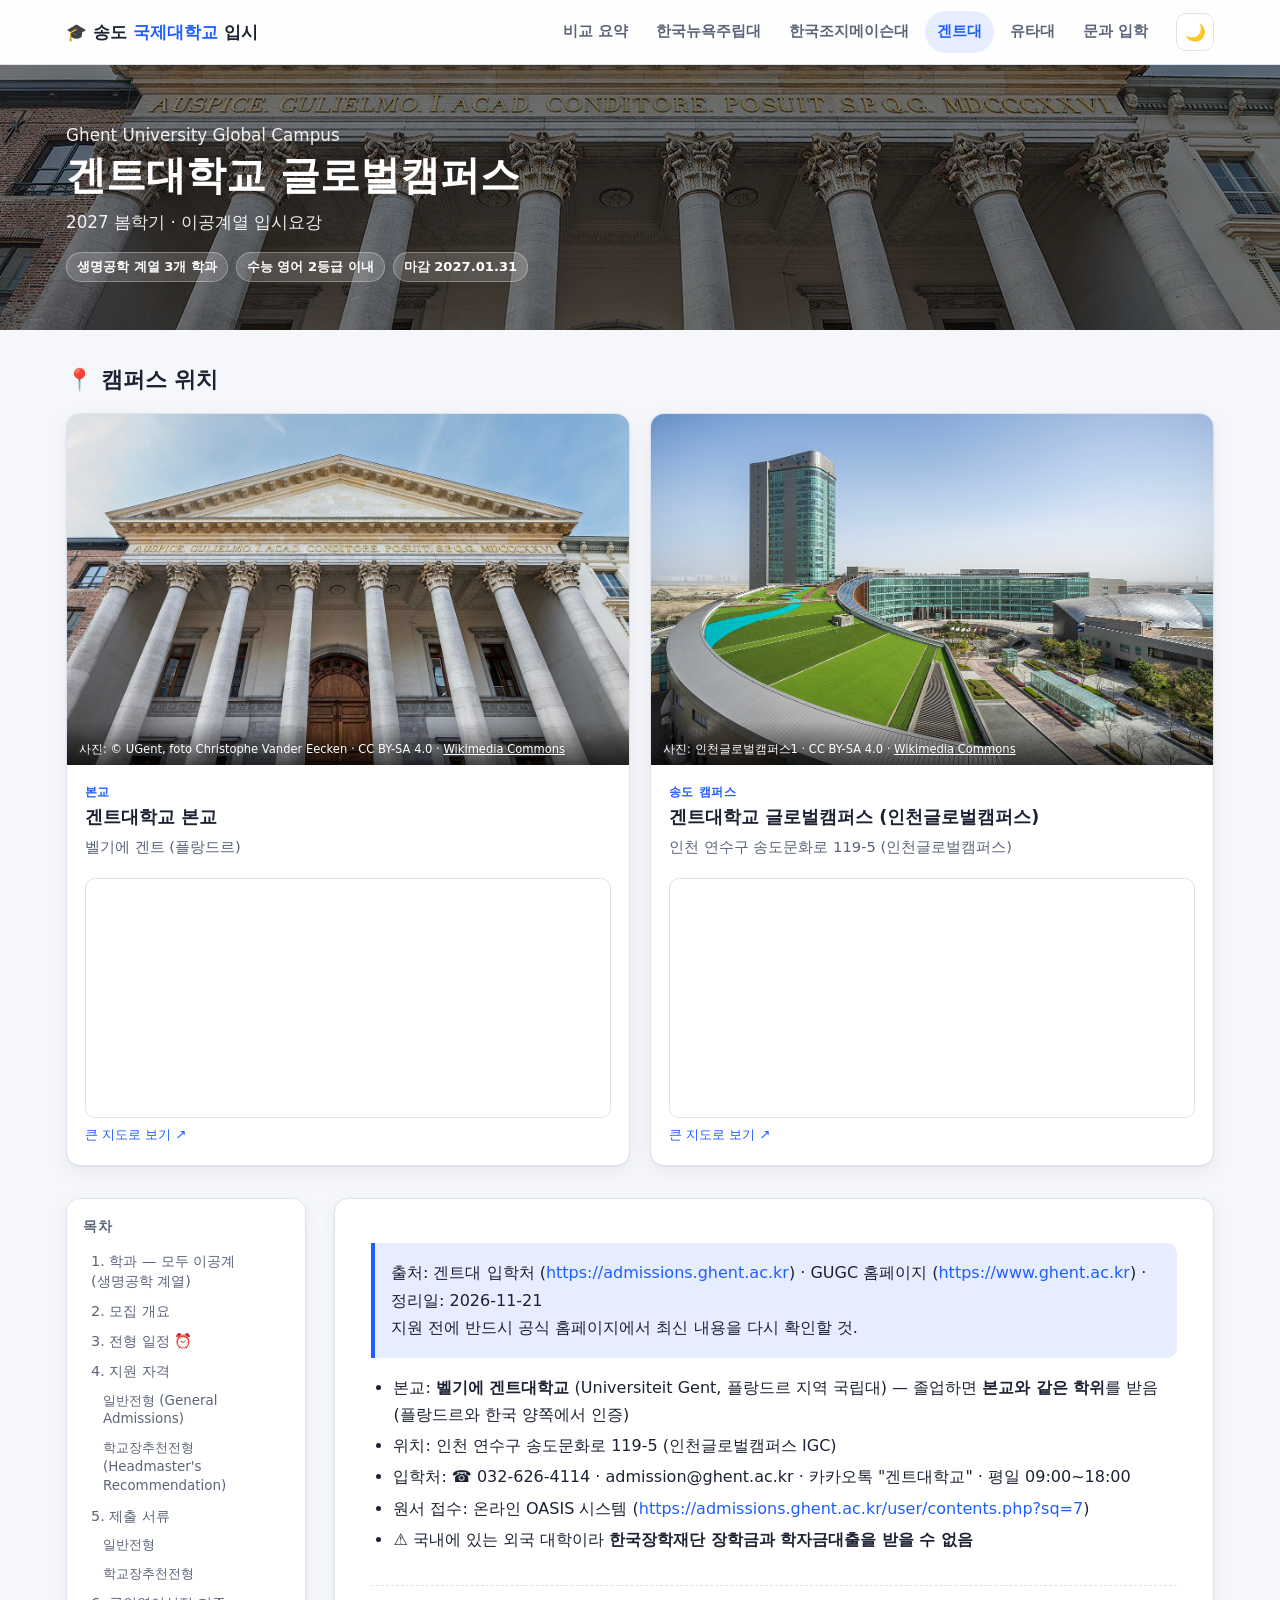
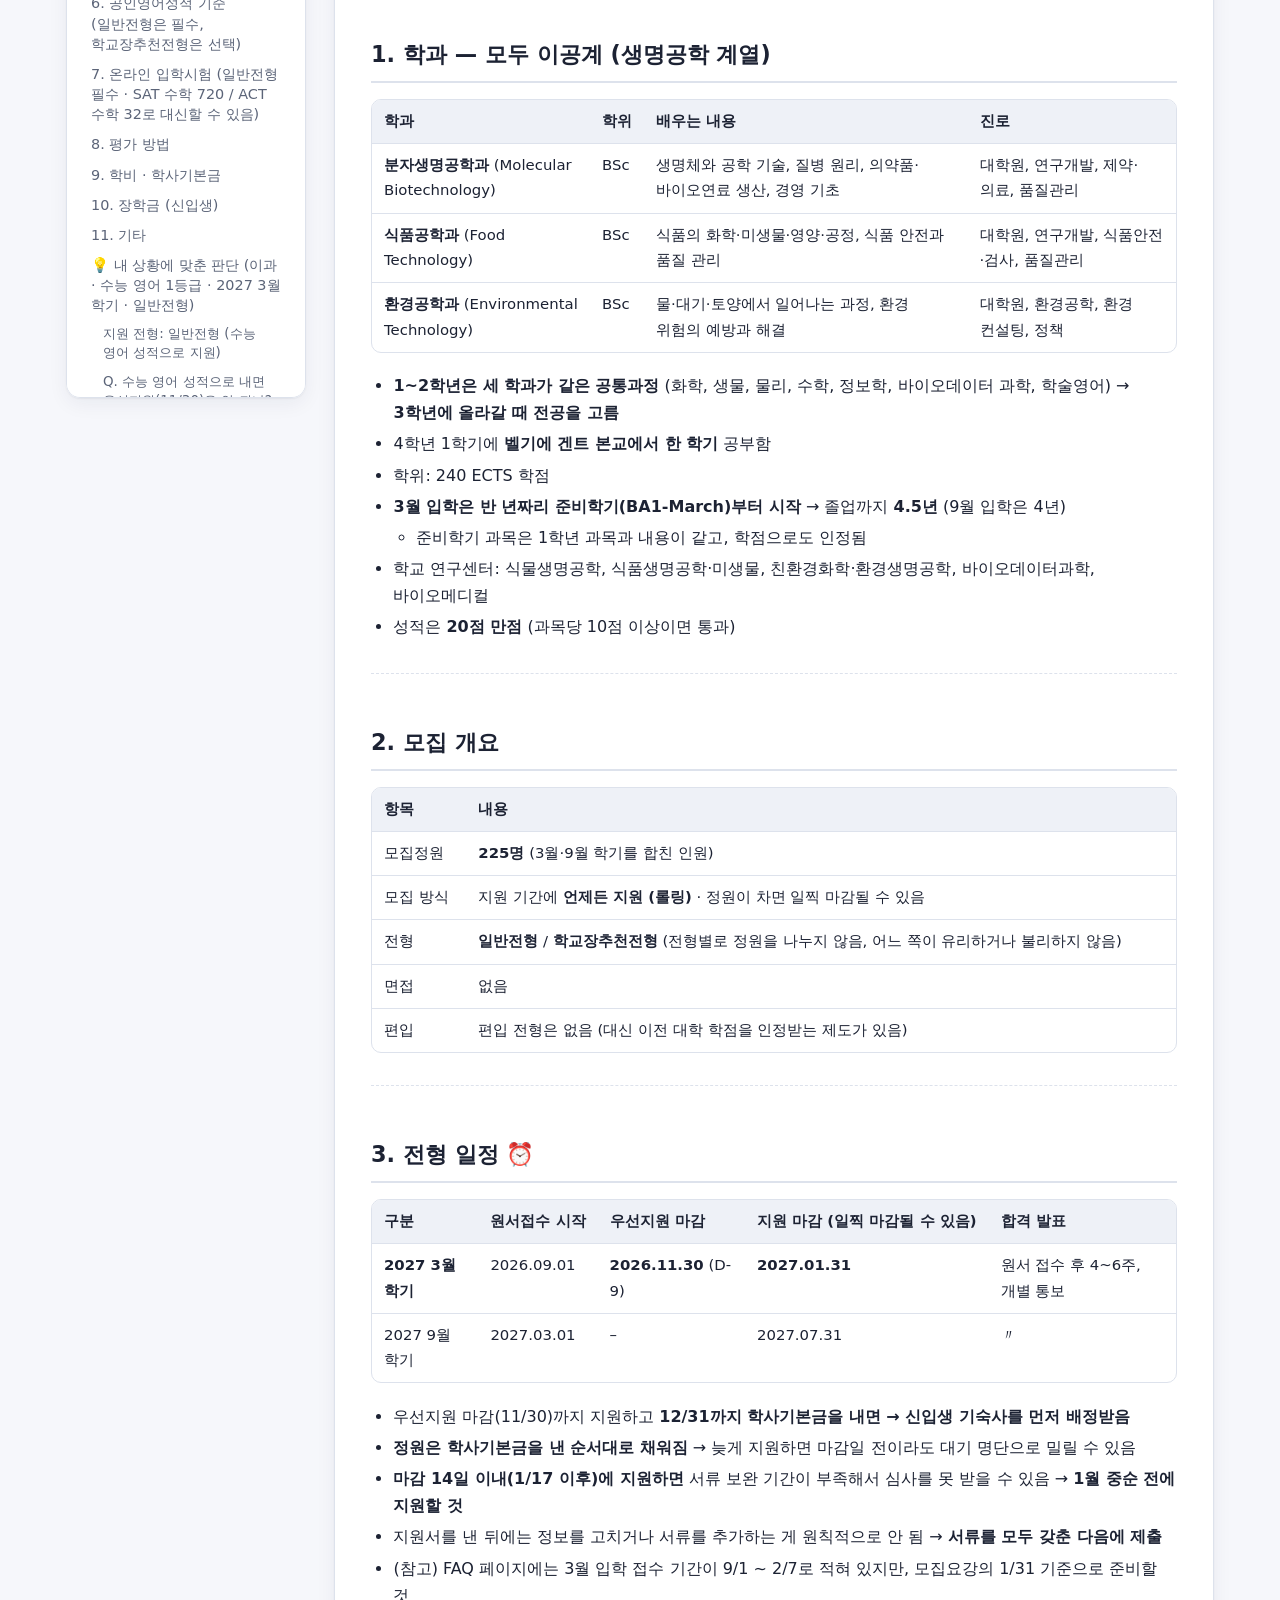
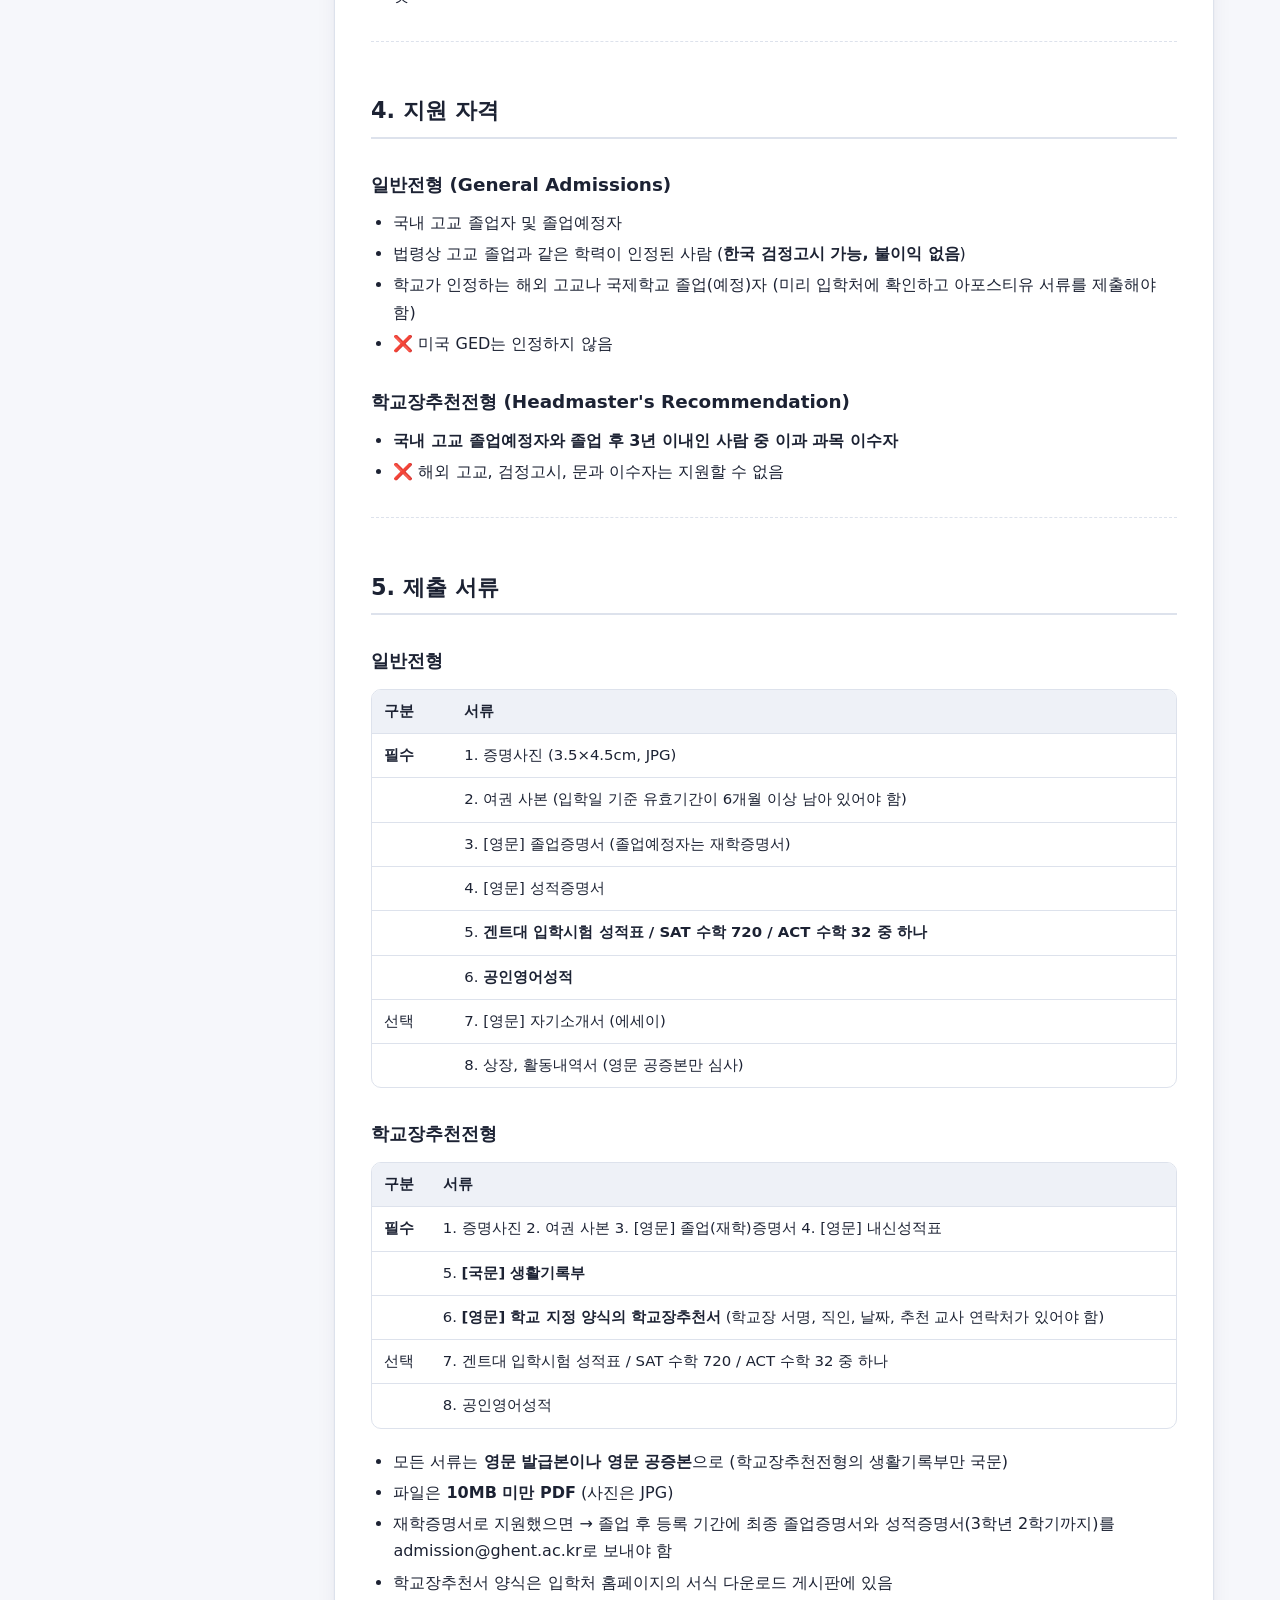
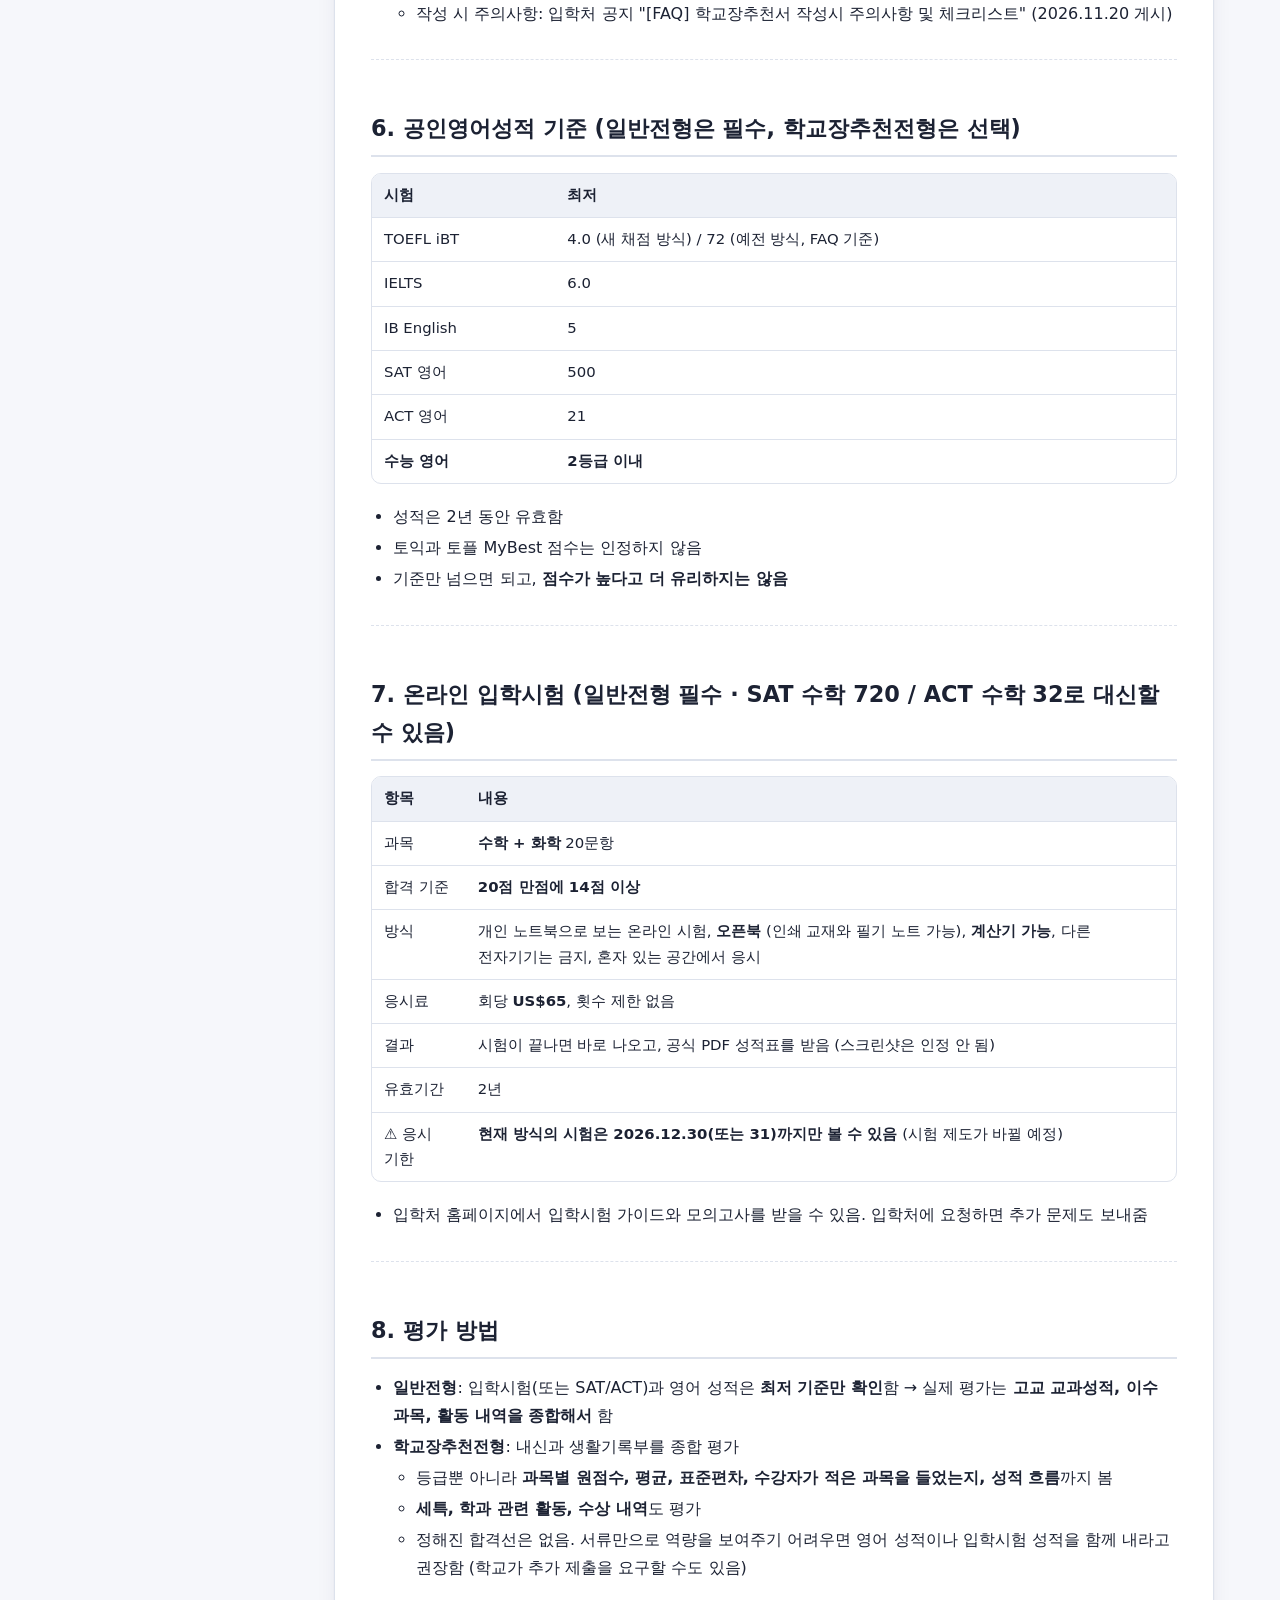
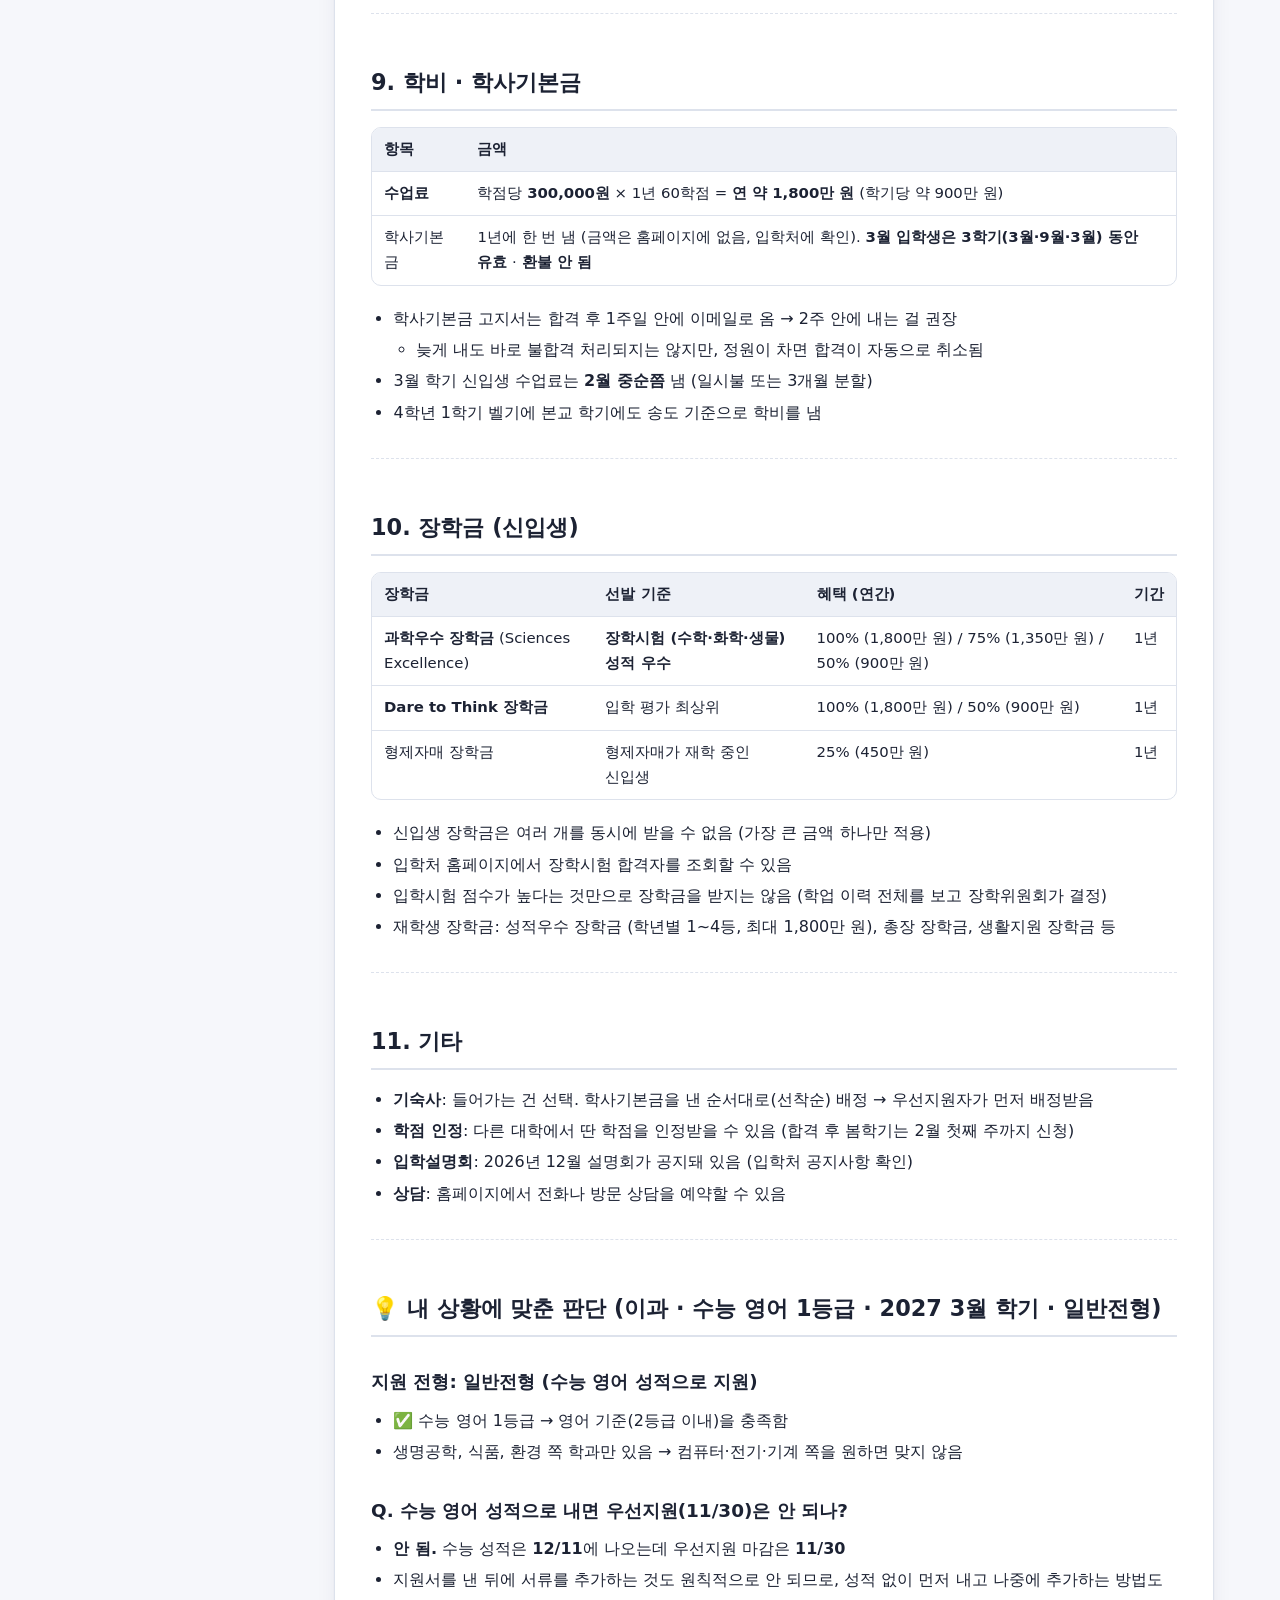
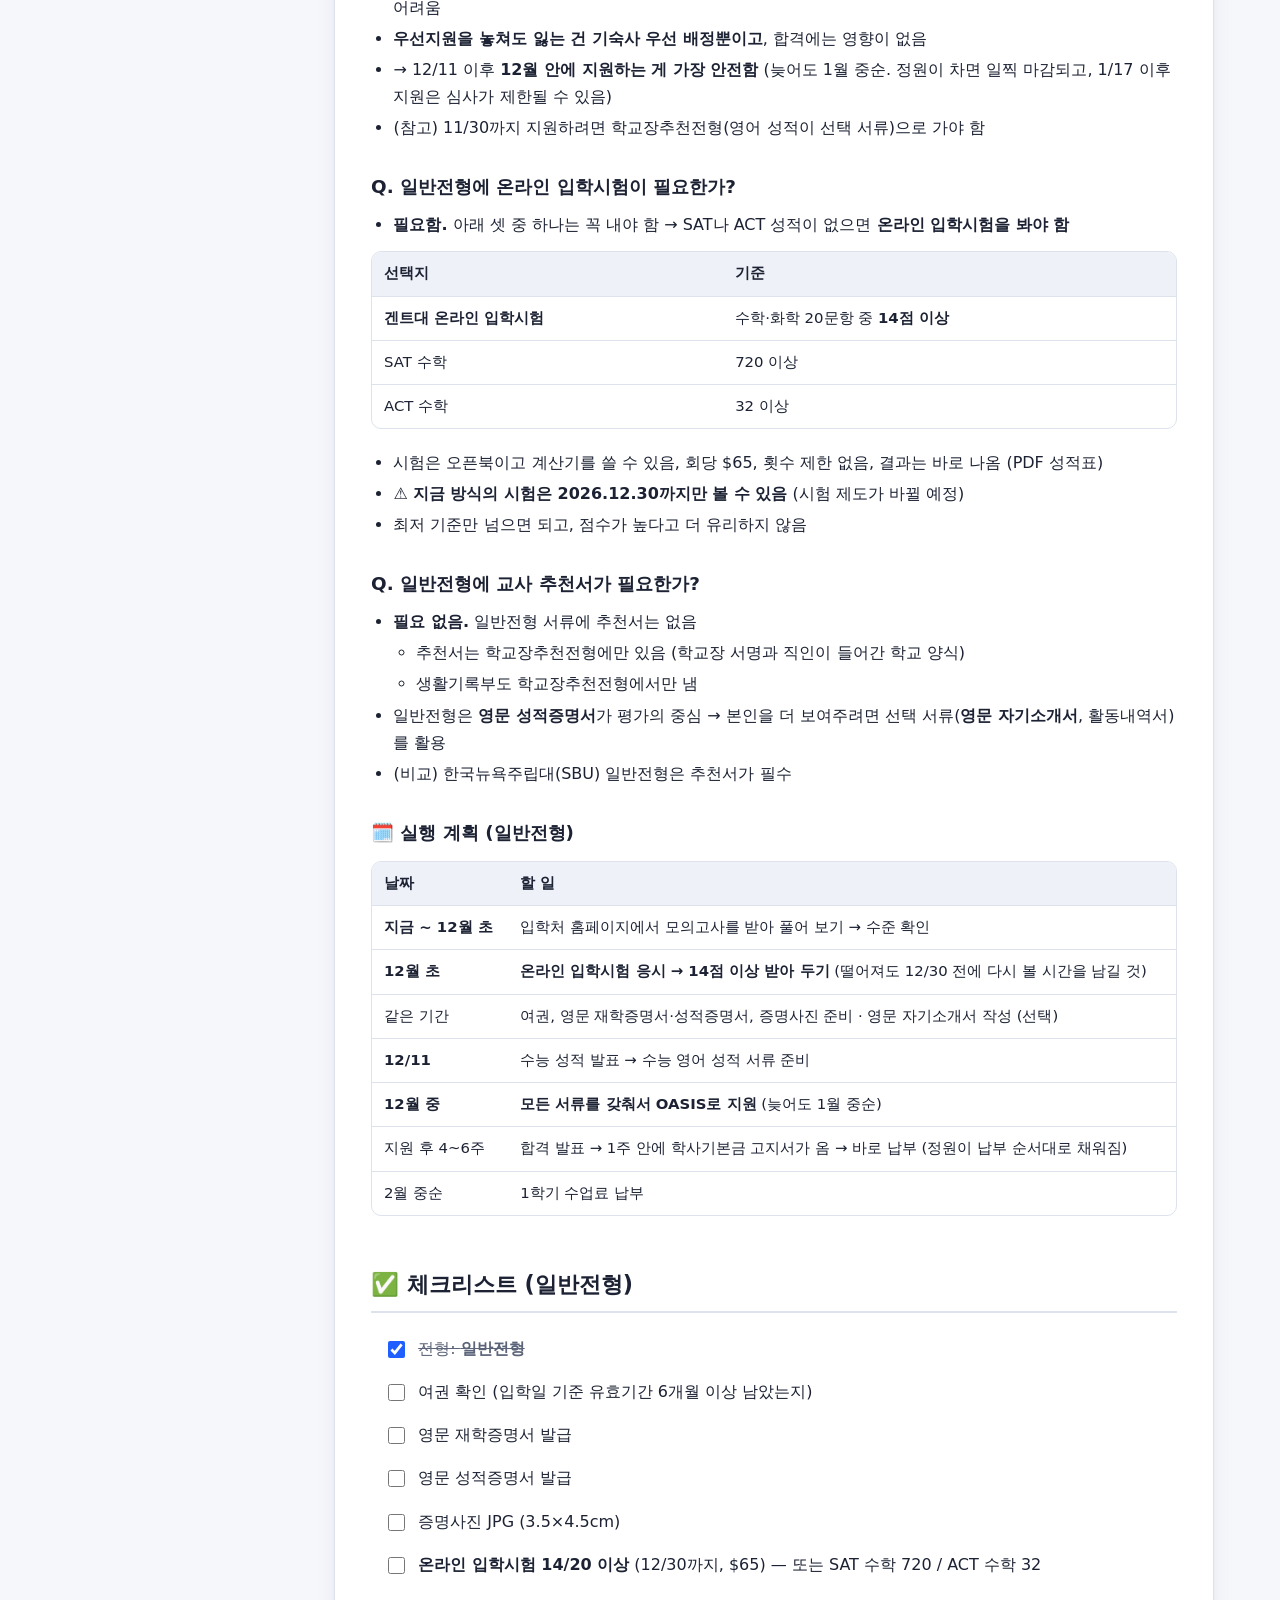
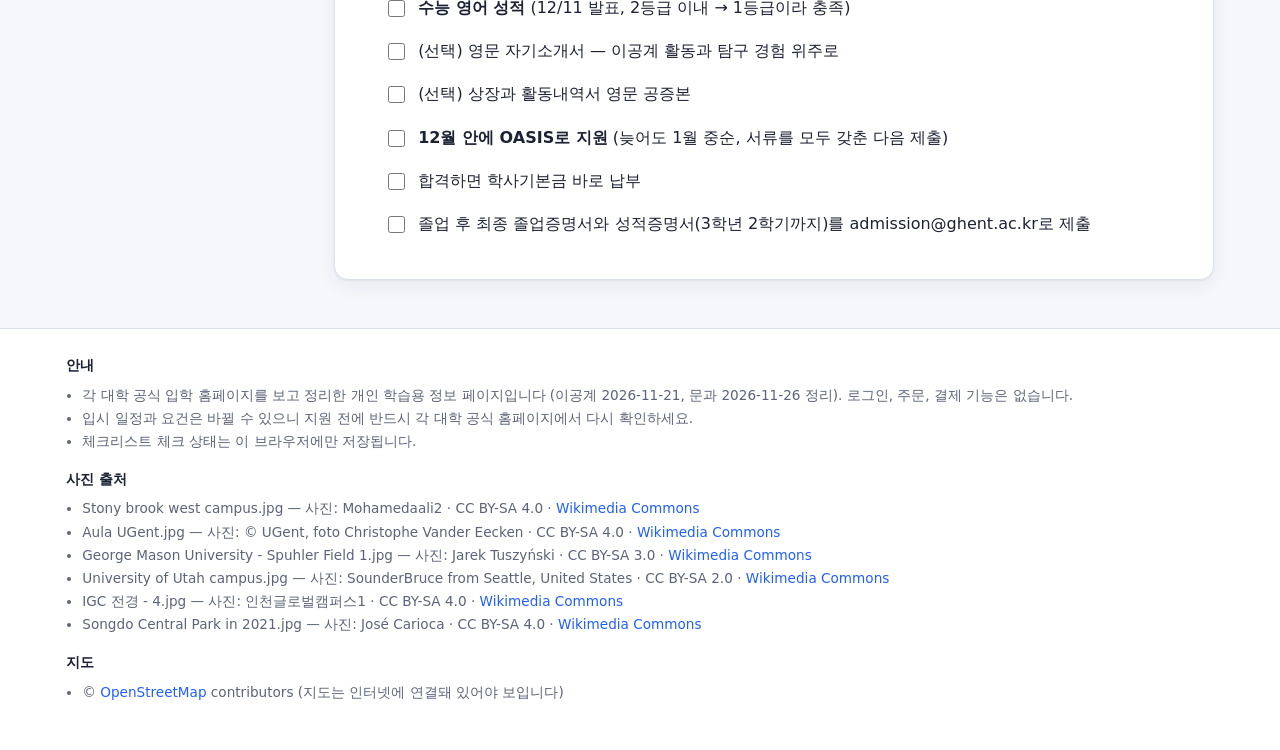
==== commit 3a8652e6: "Add humanities (문과) admissions pages for the four IGC schools Co-Authored-By: Claude Opus 5.5 <norep" ====
--- a/ghent.html
+++ b/ghent.html
@@ -3,8 +3,8 @@
 <head>
 <meta charset="utf-8">
 <meta name="viewport" content="width=device-width, initial-scale=1">
-<title>겐트대학교 글로벌캠퍼스 입시요강</title>
-<meta name="description" content="겐트대학교 글로벌캠퍼스 2027 봄학기 이공계열 입시요강 정리">
+<title>겐트대학교 글로벌캠퍼스 이공계열 입시요강</title>
+<meta name="description" content="겐트대학교 글로벌캠퍼스 2027 봄학기 이공계열 입시요강">
 <link rel="stylesheet" href="css/style.css">
 </head>
 <body data-page="ghent">
@@ -12,7 +12,7 @@
   <div class="header-inner">
     <a class="brand" href="index.html">🎓 송도 <span>국제대학교</span> 입시</a>
     <button class="icon-btn menu-btn" id="menu-toggle" aria-label="메뉴 열기" aria-expanded="false">☰</button>
-    <nav class="nav" id="site-nav"><a href="index.html">비교 요약</a><a href="suny.html">한국뉴욕주립대</a><a href="gmu.html">한국조지메이슨대</a><a href="ghent.html" class="active">겐트대</a><a href="utah.html">유타대</a></nav>
+    <nav class="nav" id="site-nav"><a href="index.html">비교 요약</a><a href="suny.html">한국뉴욕주립대</a><a href="gmu.html">한국조지메이슨대</a><a href="ghent.html" class="active">겐트대</a><a href="utah.html">유타대</a><a href="munkwa.html">문과 입학</a></nav>
     <button class="icon-btn" id="theme-toggle" aria-label="다크 모드 전환">🌙</button>
   </div>
 </header>
@@ -142,7 +142,7 @@
   <div class="container">
     <h4>안내</h4>
     <ul>
-      <li>2026-11-21에 각 대학 공식 입학 홈페이지를 보고 정리한 개인 학습용 정보 페이지입니다. 로그인, 주문, 결제 기능은 없습니다.</li>
+      <li>각 대학 공식 입학 홈페이지를 보고 정리한 개인 학습용 정보 페이지입니다 (이공계 2026-11-21, 문과 2026-11-26 정리). 로그인, 주문, 결제 기능은 없습니다.</li>
       <li>입시 일정과 요건은 바뀔 수 있으니 지원 전에 반드시 각 대학 공식 홈페이지에서 다시 확인하세요.</li>
       <li>체크리스트 체크 상태는 이 브라우저에만 저장됩니다.</li>
     </ul>
